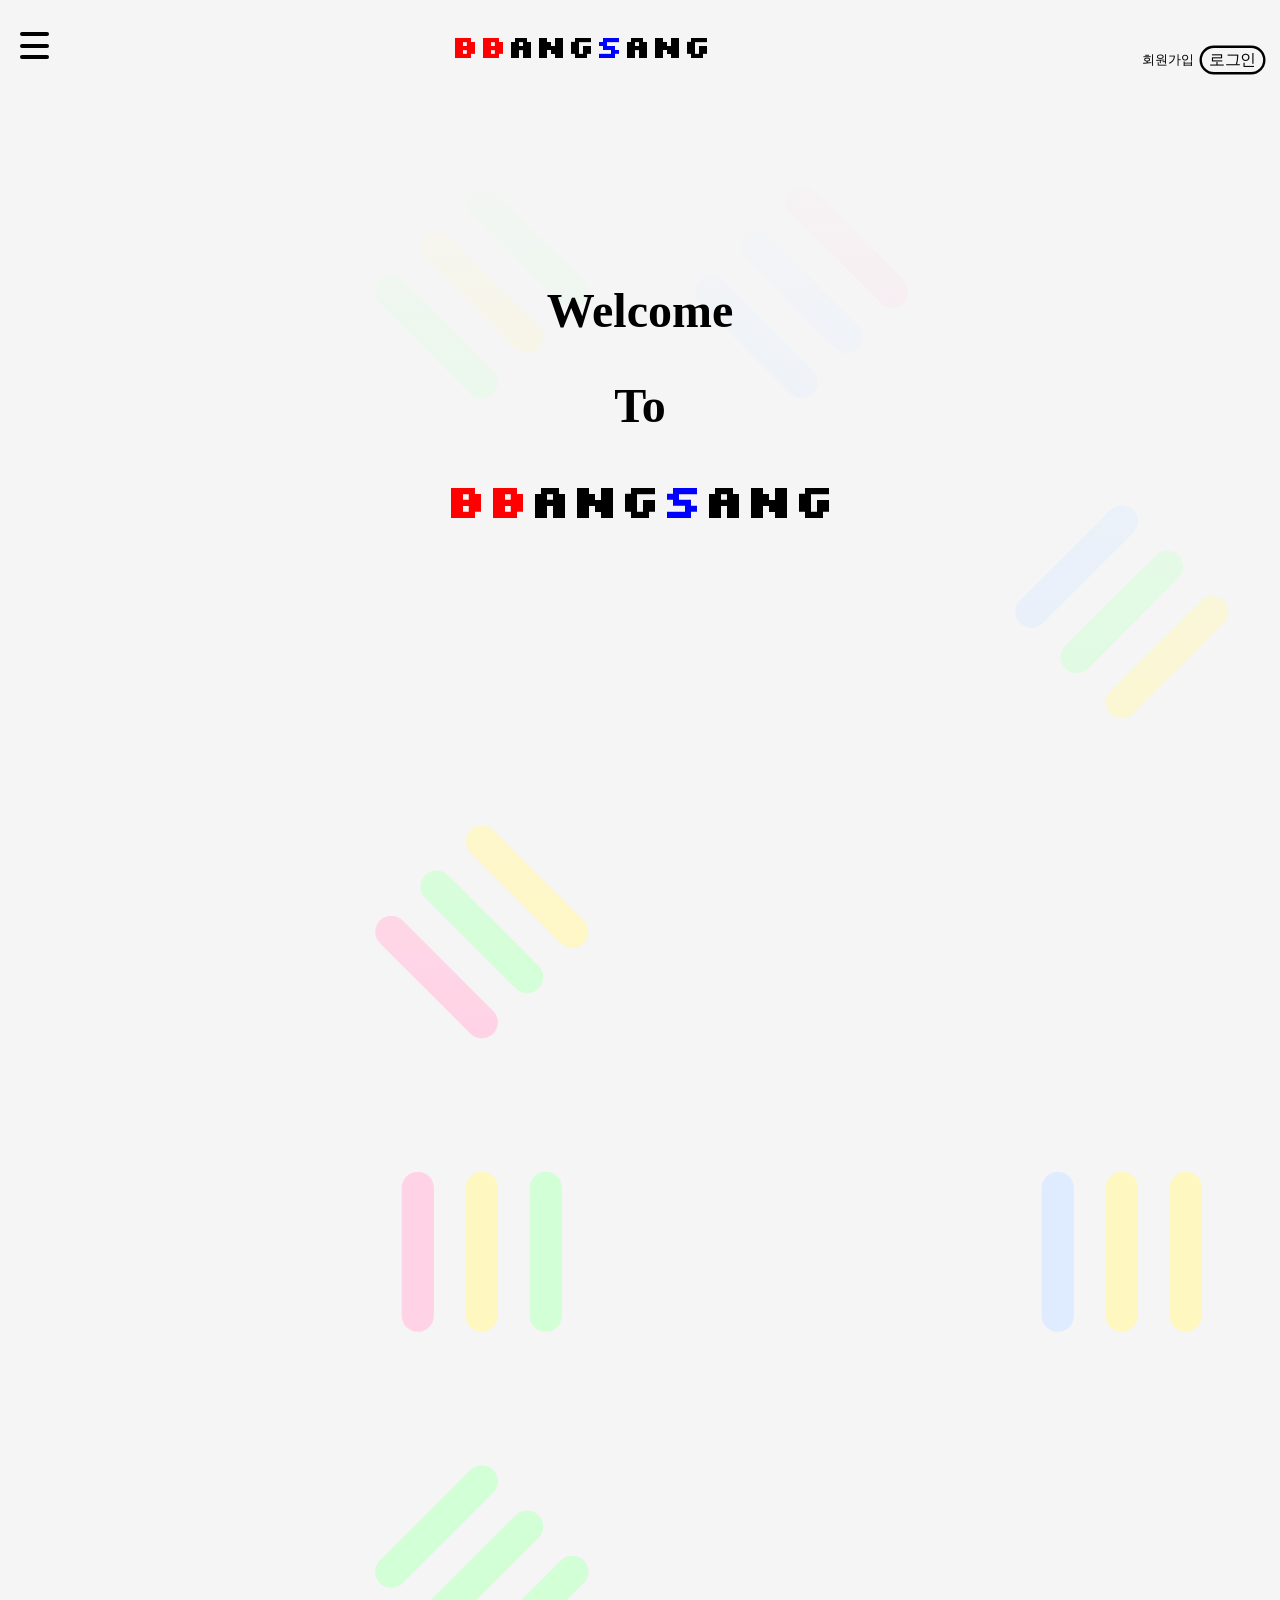
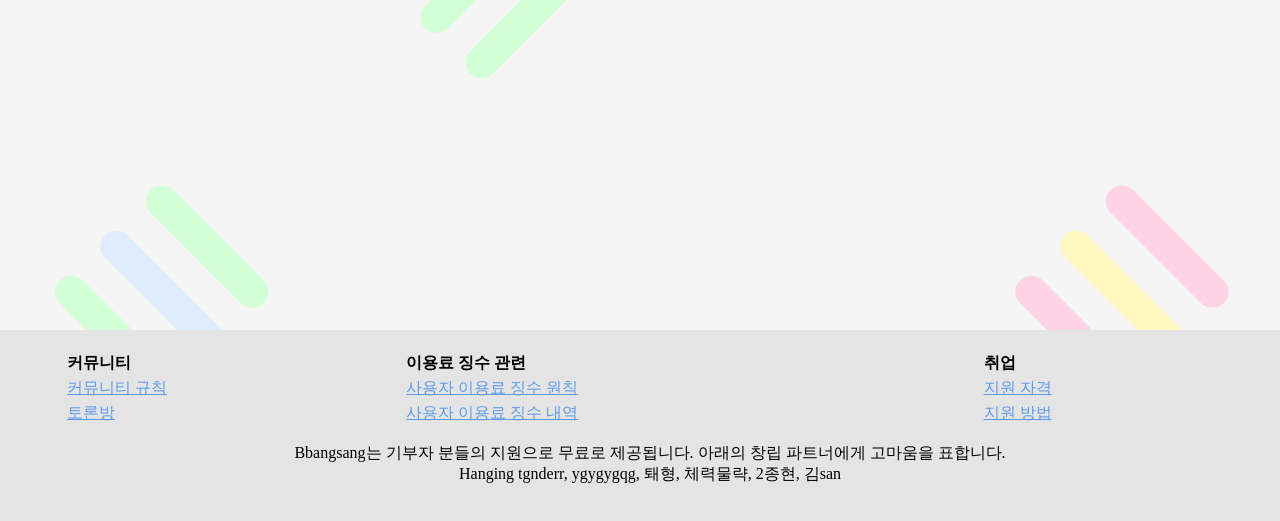
==== index.html @ 1855479c "2022/09/06 => main intro / stability intro" ====
<!DOCTYPE html>
<html lang="ko">
<head>
    <meta charset="UTF-8">
    <meta http-equiv="X-UA-Compatible" content="IE=edge">
    <meta name="viewport" content="width=device-width, initial-scale=1.0">

    <link rel="preconnect" href="https://fonts.googleapis.com">
<link rel="preconnect" href="https://fonts.gstatic.com" crossorigin>
<link href="https://fonts.googleapis.com/css2?family=Orbitron:wght@900&family=Silkscreen&display=swap" rel="stylesheet">

    <link rel="icon" href="./img/web-icon.png">

    <link href="./css/header.css" rel="stylesheet"/>
    <link href="./css/main.css" rel="stylesheet"/>
    <link href='./css/footer.css' rel='stylesheet'/>

    <link href="./css/animation.css" rel="stylesheet"/>
    <link href="./css/utility-class.css" rel="stylesheet"/>
    
    <title>Bbangsang</title>
</head>
<body>
    <header>
        <span class="menu-icon left-fade-in">
            <span class="menu-bar"></span>
            <span class="menu-bar"></span>
            <span class="menu-bar"></span>
        </span>
        
        <h1 class="top-fade-in title-txt"><custom-title/></h1>

        <div class="authentication right-fade-in">
            <input classs="signin" type="button" value="회원가입"/>
            <input class="login"type="button" value="로그인"/>
        </div>
    </header>

    <main>
        <section class="intro">
            <div>
                <h2 class="txt-welcome">Welcome</h2>
                <h2 class="txt-to">To</h2>
                <h2 class="txt-bbangsang title-txt"><custom-title/></h2>
            </div>
        </section>

        <section class="mc-server-intro left-out">
            <div>
                <h2>완벽한 24시간 서버</h2>
                <p>Bbangsang서버는 완벽한 24시간 가동을 보장합니다.</p>
                <div>
                    <h3 style="display: none;">월간 서버 가동률</h3>
                    <div id="stable-rate" style="display: none;">n%</div>

                    <h3 style="display: none;">평균 업데이트 시간</h3>
                    <div id="update-time" style="display: none;">n%</div>
                </div>
            </div>
        </section>

        <section class="discord-server-intro">

        </section>

        <section class="web-panel-intro">
        </section>

        <section class="payment-intro">

        </section>
    </main>

    <footer>
        <table>
            <th>커뮤니티</th>
            <th>이용료 징수 관련</th>
            <th>취업</th>
            <tr>
                <td><a href="https://">커뮤니티 규칙</td>
                <td><a href="https://">사용자 이용료 징수 원칙</td>
                <td><a href="https://">지원 자격</a></td>
            </tr>
            <tr>
                <td><a href="https://">토론방</td>
                <td><a href="https://">사용자 이용료 징수 내역</a></td>
                <td><a href="https://">지원 방법</td>
            </tr>
        </table>

        <p>
            Bbangsang는 기부자 분들의 지원으로 무료로 제공됩니다. 아래의 창립 파트너에게 고마움을 표합니다.<br/>
            Hanging tgnderr, ygygygqg, 퇘형, 체력물략, 2종현, 김san
        </p>
    </footer>

    <script src='./js/title-comp.js'></script>
    <script src="./js/scroll-fading-in.js"></script>
    <script src='./js/server-stable-panel.js'></script>
</body>
</html>
---- css/header.css ----
body {
    background-color: whitesmoke;
    overflow-x: hidden;

    margin: 0;
    padding: 0;
}

p {
    font-family: Consolas;
}

header {
    width: 100%;
    height: 10vh;

    display: flex;
    justify-content: space-between;
    align-items: center;
    word-wrap: wrap;
}

.menu-icon {
    margin-left: 20px;

    width: 4vh;
    height: 4vh;

    max-width: 50px;
    max-height: 50px;

    min-width: 35px;
    min-height: 35px;

    background-color: inherit;

    transition-duration: 0.3s;
}

.menu-icon:hover {
    transform: rotate(-10deg);
}

.menu-bar {
    display: block;

    background-color: black;
    border-radius: 20px;

    width: 80%;
    height: 4px;

    position: relative;
}

.menu-bar:nth-child(1) {
    top: 15%;
}

.menu-bar:nth-child(2) {
    top: 35%;
}

.menu-bar:nth-child(3) {
    top: 55%;
}

h1 {
    margin-right: 30px;
}

.authentication {
    margin-right: 20px;
    margin-top: 30px;
}

.authentication input:nth-child(1) {
    border: 1px whitesmoke solid;
    background-color: whitesmoke;
    transition-duration: 0.3s;
}

.authentication input:nth-child(1):hover {
    color: #4280d7;
    transform: scale(105%);
}

.authentication input:nth-child(2) {
    border: 2px black solid;
    border-radius: 20px;

    transform: scale(120%);

    background-color: whitesmoke;

    transition-duration: 0.8s;
}

.authentication input:nth-child(2):hover {
    color: whitesmoke;
    background-color: #4280d7;
    border: 2px #4280d7 solid;
    transform: scale(135%);
}

@media screen and (max-width: 600px) {
    .authentication {
        display: none;
    }
}
---- css/main.css ----
main {
    background-image: url("./../img/main-backkgorund-image.png");
    background-repeat: repeat-y;
    background-size: 100vw;
}

.intro div {
    width: 100%;
    height: 100vh;
    background-color: rgba(0, 0, 0, 0.3);
    background: linear-gradient(whitesmoke, 50%, transparent);

    text-align: center;
    user-select: none;

    margin: auto;
}

.intro div h2 {
    position: relative;
    top: 20%;
    transform: translateY(-50%);

    font-size: xxx-large;
}


.mc-server-intro div{
    display: block;

    background-image: linear-gradient(whitesmoke, 50%, transparent),
    url("https://mblogthumb-phinf.pstatic.net/MjAyMDAzMjJfMiAg/MDAxNTg0ODQ5MTA2MDc1.Vh13BKJEWcq8_hhdxmuuWU6ObY2siayOrtX9-w_y-7wg.qQBSrfG1ascEnDZhPssNMxCVrT7s_VpVYASS1IagodQg.PNG.louis0826/%EB%A7%88%EC%9D%B8%ED%81%AC%EB%9E%98%ED%94%84%ED%8A%B8.png?type=w800");

    background-position: center;
    background-size: cover;
    background-repeat: no-repeat;

    height: 100vh;
    width: 100%;
}

.mc-server-intro div h2 {
    display: inline-block;

    word-wrap: break-word;

    position: relative;
    left: 50%;
    transform: translateX(-50%);
}

.mc-server-intro div p {
    position: relative;
    left: 50%;
    transform: translateX(-50%);

    text-align: center;

    font-size: x-large;
}

.mc-server-intro div div {
    height: 50px;
    width: 60%;

    margin: auto;

    background-image: none;
    background-color: whitesmoke;

    border-radius: 13px;
    border: 10px #ececec solid;
}

.mc-server-intro div div h3 {
    font-weight: bold;
    font-size: x-large;

    margin-left: 30px;

    border: none; 
}

#stable-rate {
    height: 5vh;
    width: 85%;
    margin: auto;

    background-color: #45b147;

    border: none;

    text-align: center;
    vertical-align: text-bottom;
    font-weight: bold;
    font-family: 'Silkscreen', sans-serif;
    font-size: x-large;
}

#update-time {
    height: 5vh;
    width: 85%;
    margin: auto;

    background-color: greenyellow;

    border: none;

    text-align: center;
    vertical-align: text-bottom;
    font-weight: bold;
    font-family: 'Silkscreen', sans-serif;
    font-size: x-large;

@media screen and (max-width: 1300px) {
    .mc-server-intro div h2 {
        font-size: 5vh;
        font-weight: bold;
    }

    .mc-server-intro div p {
        width: 80%;
        font-weight: bold;
    }

    .mc-server-intro div div h3 {
        text-align: center;
    }
}
---- css/footer.css ----
footer {
    background-color: rgb(228, 228, 228);
    padding-top: 20px;
    padding-bottom: 20px;
}

footer p {
    display: block;
    text-align: center;
}

footer p {
    margin-left: 20px;
}

table {
    width: 90%;
    margin: auto;
}

table th {
    text-align: left;
}

a {
    color: #609beb;
}
---- css/animation.css ----
@keyframes top-fade-in-ani {
    from {
        transform: translateY(-400px);
    }
    to {
        transform: translateY(0px);
    }
}

.top-fade-in {
    animation: top-fade-in-ani 1s;
}

@keyframes left-fade-in-ani {
    from {
        transform: translateX(-400px);
    }
    to {
        transform: translateX(0px);
    }
}

.left-fade-in {
    animation: left-fade-in-ani 0.5s;
}

@keyframes right-fade-in-ani {
    from {
        transform: translateX(400px);
    }
    to {
        transform: translateX(0px);
    }
}

.right-fade-in {
    animation: right-fade-in-ani 1.5s;
}

@keyframes slow-left-fade-in-ani {
    from {
        transform: translateX(-1000px);
        opacity: 0.1;
    }
    to {
        transform: translateX(0px);
        opacity: 1.0;
    }
}

.slow-left-fade-in {
    animation: slow-left-fade-in-ani 2s;
}

@keyframes slow-right-fade-in-ani {
    from {
        transform: translateX(1000px);
        opacity: 0.1;
    }
    to {
        transform: translateX(0px);
        opacity: 1.0;
    }
}

.slow-right-fade-in {
    animation: slow-right-fade-in-ani 2s;
}

@keyframes default-fade-in-ani {
    from {
        opacity: 0;
    }

    to {
        opacity: 1;
    }
}

.default-fade-in {
    animation: default-fade-in-ani 0.7s;
}
/*================Title h2 animation ===============*/
.txt-welcome {
    animation: slow-right-fade-in-ani 0.7s ease-out;
}

.txt-to {
    animation: slow-left-fade-in-ani 1.4s ease-out;
}

@keyframes txt-bbangsang-ani {
    from {
        transform: translateY(300px);
        opacity: 0;
    }
    to {
        transform: translateY(0px);
        opacity: 1.0;
    }
}
.txt-bbangsang {
    animation: txt-bbangsang-ani 2.1s ease-out;
}
/*==================================================*/

/*==================server stable chart animation=====================*/
@keyframes server-stable-chart-ani {
    from {
        height: 10px;
    }

    to {
        height: calc(30vh + 60px);
    }
}

.server-stable-chart {
    animation: server-stable-chart-ani 0.5s ease-out forwards;
}

@keyframes panel-element-ani {
    from {
        display: block;
        opacity: 0;
    }
    to {
        opacity: 1;
    }
}

.panel-element {
    animation: panel-element-ani 0.5s ease-out forwards
}

/*===========================================================*
---- css/utility-class.css ----
.blur {
    filter: blur(5px);
}

.left-out {
    transform: translateX(-1800px);
}

.invisible {
    display: none;
}

.visible {
    display: block;
}

@import url('https://fonts.googleapis.com/css2?family=Orbitron:wght@900&family=Silkscreen&display=swap');
.title-txt {
    font-family: 'Silkscreen', sans-serif;
}

.red {
    color: red;
}

.blue {
    color: blue;
}
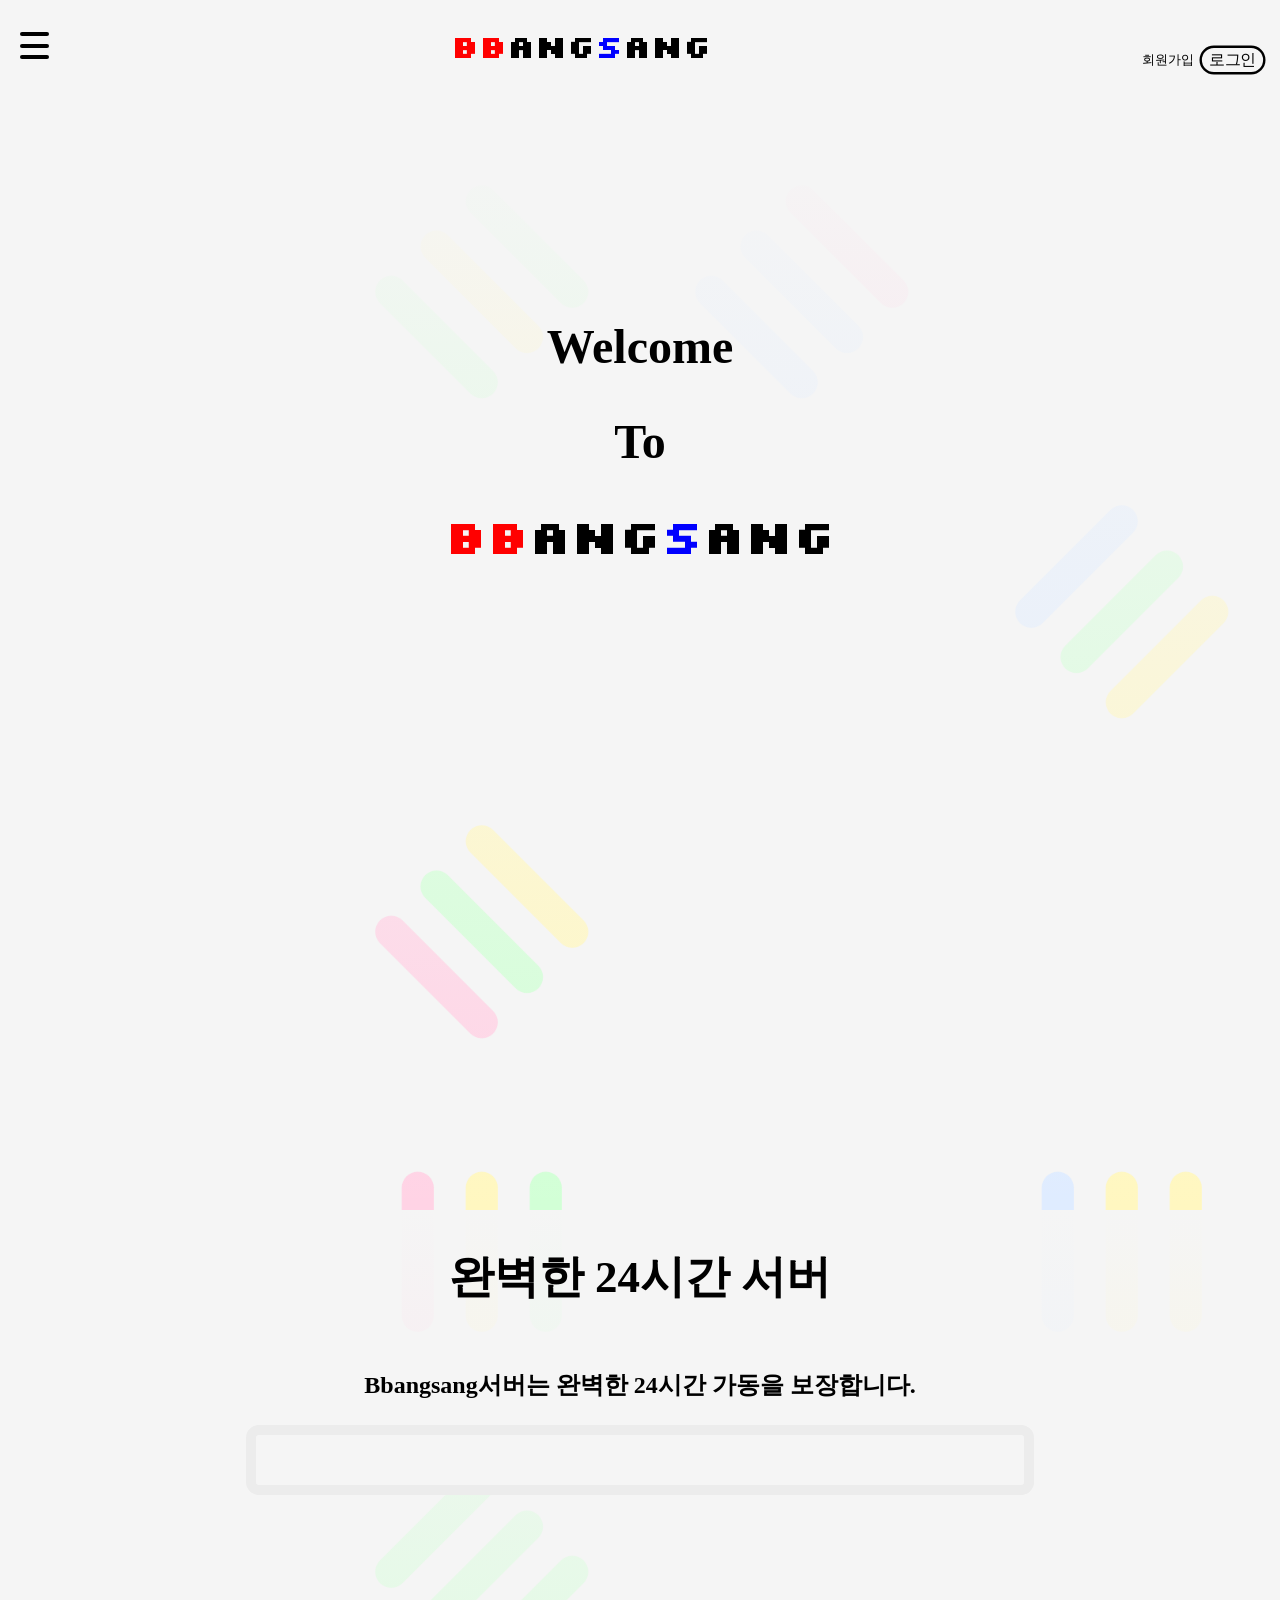
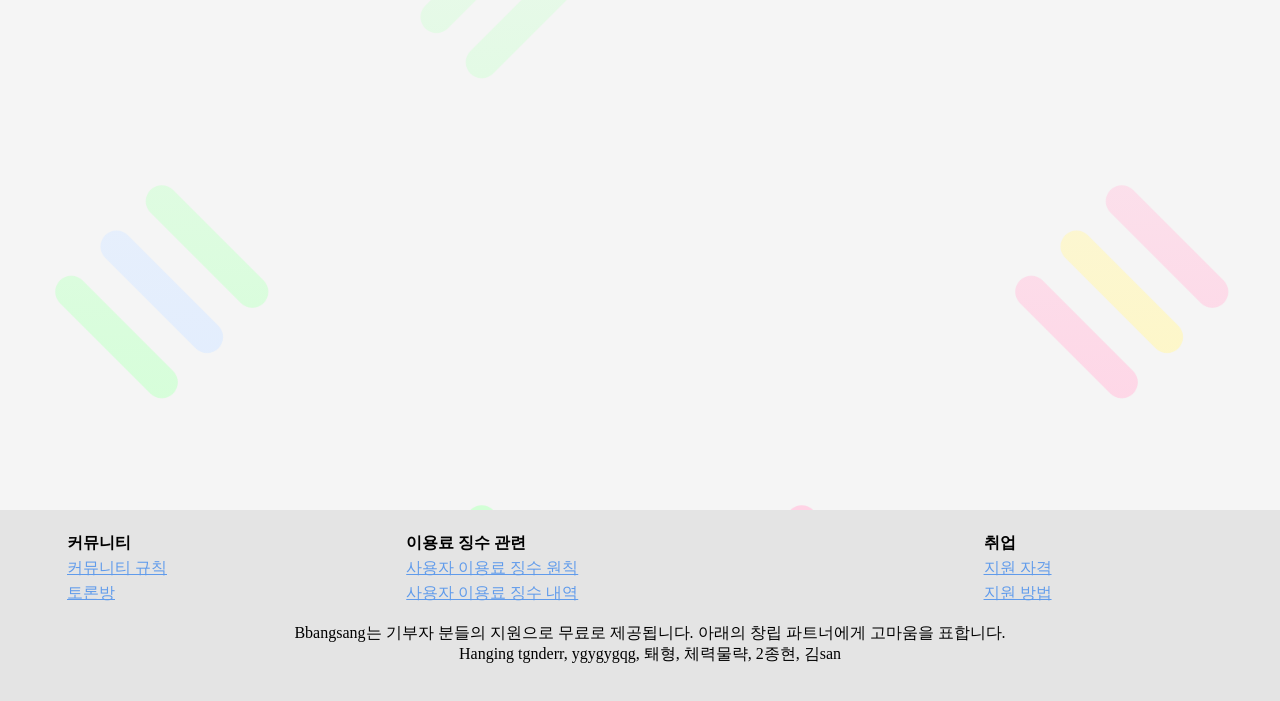
==== commit e78494d2: "2022/09/08 feature implemented" ====
--- a/index.html
+++ b/index.html
@@ -45,7 +45,7 @@
             </div>
         </section>
 
-        <section class="mc-server-intro left-out">
+        <section class="mc-server-intro">
             <div>
                 <h2>완벽한 24시간 서버</h2>
                 <p>Bbangsang서버는 완벽한 24시간 가동을 보장합니다.</p>
@@ -95,7 +95,8 @@
     </footer>
 
     <script src='./js/title-comp.js'></script>
-    <script src="./js/scroll-fading-in.js"></script>
     <script src='./js/server-stable-panel.js'></script>
+
+    <script type="module" src="./js/scroll-render/scroll-observer.js"></script>
 </body>
 </html>
--- a/css/main.css
+++ b/css/main.css
@@ -6,7 +6,7 @@
 
 .intro div {
     width: 100%;
-    height: 100vh;
+    height: 120vh;
     background-color: rgba(0, 0, 0, 0.3);
     background: linear-gradient(whitesmoke, 50%, transparent);
 
@@ -111,6 +111,7 @@
     font-weight: bold;
     font-family: 'Silkscreen', sans-serif;
     font-size: x-large;
+}
 
 @media screen and (max-width: 1300px) {
     .mc-server-intro div h2 {
@@ -126,4 +127,4 @@
     .mc-server-intro div div h3 {
         text-align: center;
     }
-}
+}
--- a/css/animation.css
+++ b/css/animation.css
@@ -78,7 +78,7 @@
 }
 
 .default-fade-in {
-    animation: default-fade-in-ani 0.7s;
+    animation: default-fade-in-ani 0.7s forwards;
 }
 /*================Title h2 animation ===============*/
 .txt-welcome {
@@ -130,7 +130,7 @@
 }
 
 .panel-element {
-    animation: panel-element-ani 0.5s ease-out forwards
+    animation: panel-element-ani 0.5s ease-out forwards;
 }
 
 /*===========================================================*
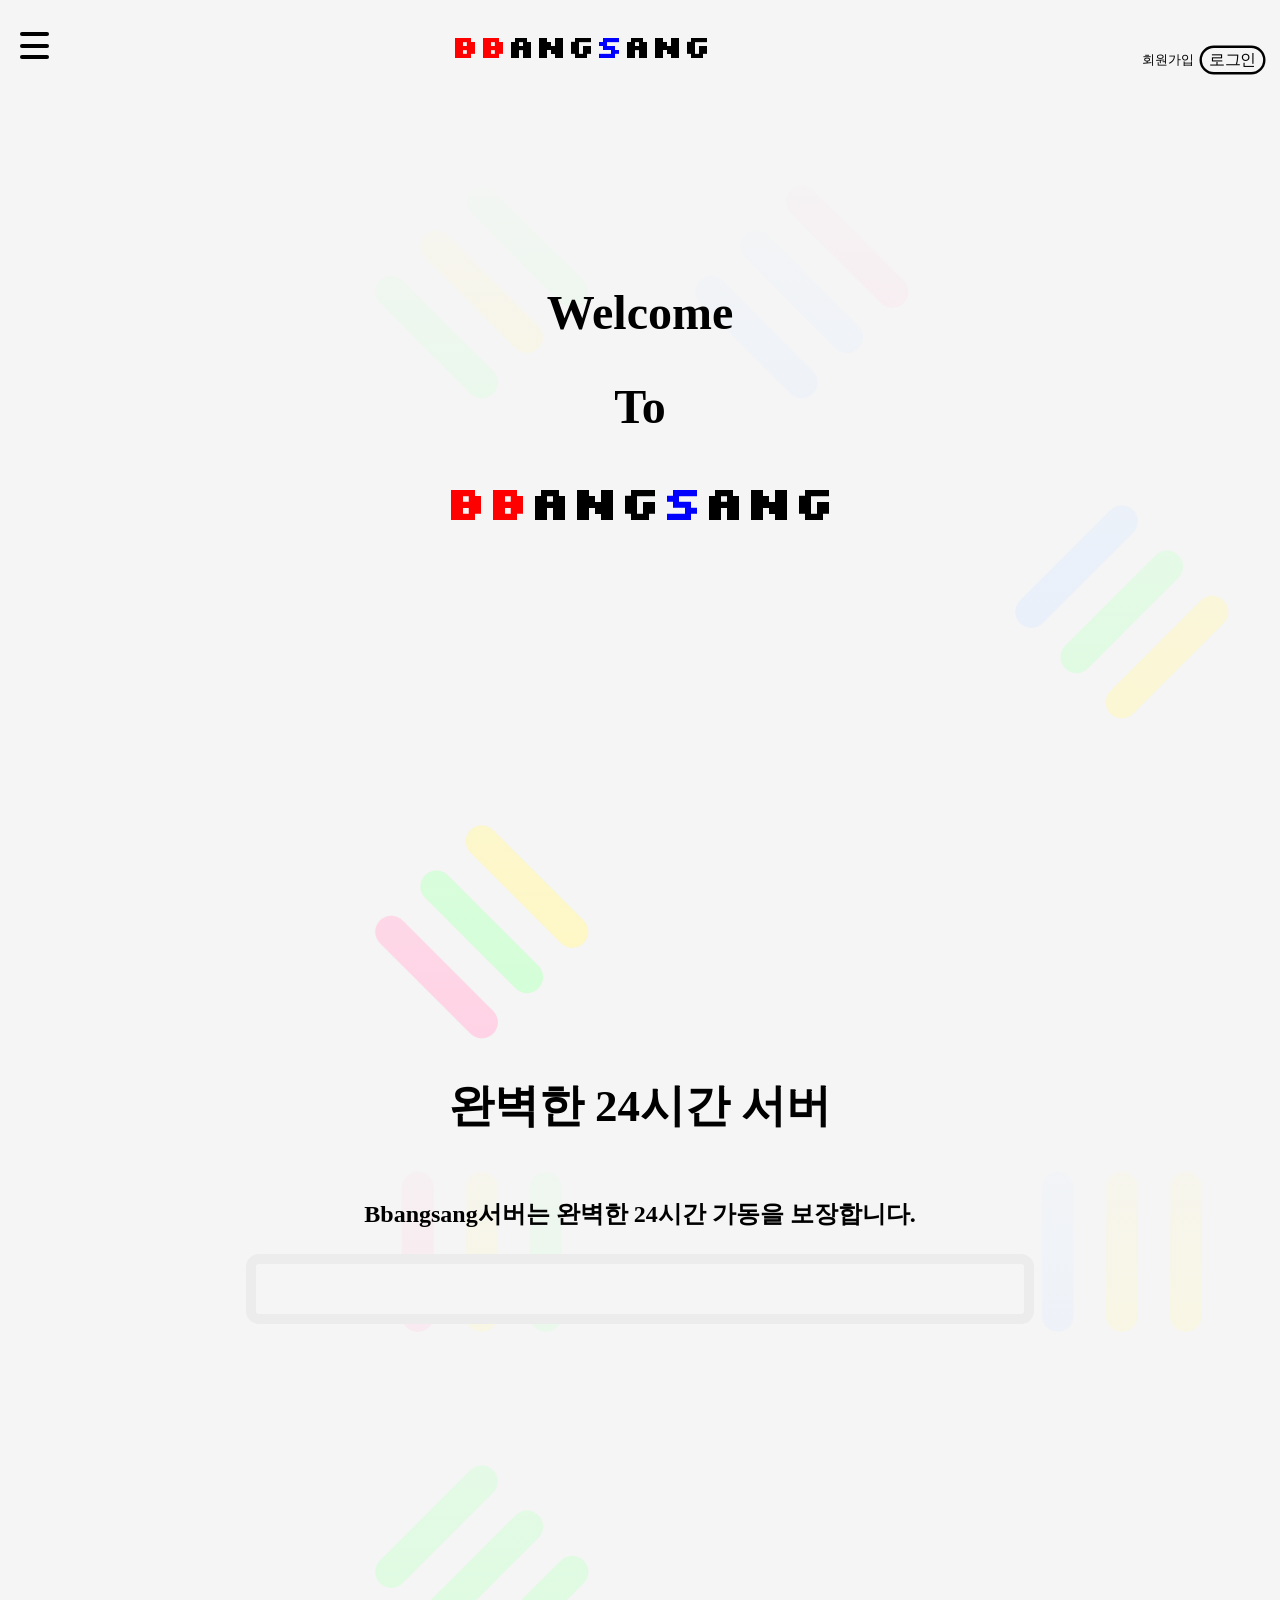
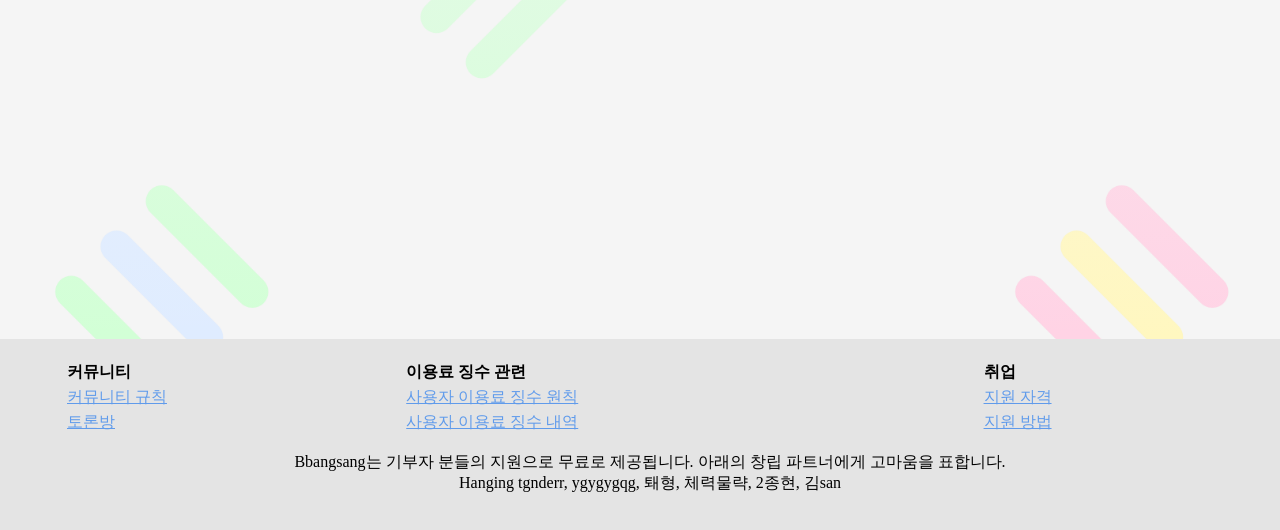
==== commit 46309bb7: "2022/09/08" ====
--- a/index.html
+++ b/index.html
@@ -15,7 +15,8 @@
     <link href="./css/main.css" rel="stylesheet"/>
     <link href='./css/footer.css' rel='stylesheet'/>
 
-    <link href="./css/animation.css" rel="stylesheet"/>
+    <link href='./css/normal_animations.css' rel='stylesheet'/>
+    <link href="./css/specific_animation.css" rel="stylesheet"/>
     <link href="./css/utility-class.css" rel="stylesheet"/>
     
     <title>Bbangsang</title>
@@ -97,6 +98,6 @@
     <script src='./js/title-comp.js'></script>
     <script src='./js/server-stable-panel.js'></script>
 
-    <script type="module" src="./js/scroll-render/scroll-observer.js"></script>
+    <script src="./js/scroll-observer.js"></script>
 </body>
 </html>
--- a/css/main.css
+++ b/css/main.css
@@ -6,7 +6,7 @@
 
 .intro div {
     width: 100%;
-    height: 120vh;
+    height: 101vh;
     background-color: rgba(0, 0, 0, 0.3);
     background: linear-gradient(whitesmoke, 50%, transparent);
 
--- a/css/normal_animations.css
+++ b/css/normal_animations.css
@@ -0,0 +1,13 @@
+@keyframes default-fade-in-ani {
+    from {
+        opacity: 0;
+    }
+
+    to {
+        opacity: 1;
+    }
+}
+
+.default-fade-in {
+    animation: default-fade-in-ani 0.7s forwards;
+}
--- a/css/specific_animation.css
+++ b/css/specific_animation.css
@@ -0,0 +1,122 @@
+@keyframes top-fade-in-ani {
+    from {
+        transform: translateY(-400px);
+    }
+    to {
+        transform: translateY(0px);
+    }
+}
+
+.top-fade-in {
+    animation: top-fade-in-ani 0.3s;
+}
+
+@keyframes left-fade-in-ani {
+    from {
+        transform: translateX(-400px);
+    }
+    to {
+        transform: translateX(0px);
+    }
+}
+
+.left-fade-in {
+    animation: left-fade-in-ani 0.2s;
+}
+
+@keyframes right-fade-in-ani {
+    from {
+        transform: translateX(400px);
+    }
+    to {
+        transform: translateX(0px);
+    }
+}
+
+.right-fade-in {
+    animation: right-fade-in-ani 0.4s;
+}
+
+@keyframes slow-left-fade-in-ani {
+    from {
+        transform: translateX(-1000px);
+        opacity: 0.1;
+    }
+    to {
+        transform: translateX(0px);
+        opacity: 1.0;
+    }
+}
+
+.slow-left-fade-in {
+    animation: slow-left-fade-in-ani 0.5s;
+}
+
+@keyframes slow-right-fade-in-ani {
+    from {
+        transform: translateX(1000px);
+        opacity: 0.1;
+    }
+    to {
+        transform: translateX(0px);
+        opacity: 1.0;
+    }
+}
+
+.slow-right-fade-in {
+    animation: slow-right-fade-in-ani 0.5s;
+}
+
+/*================Title h2 animation ===============*/
+.txt-welcome {
+    animation: slow-right-fade-in-ani 0.5s ease-out;
+}
+
+.txt-to {
+    animation: slow-left-fade-in-ani 0.5s ease-out;
+}
+
+@keyframes txt-bbangsang-ani {
+    from {
+        transform: translateY(300px);
+        opacity: 0;
+    }
+    to {
+        transform: translateY(0px);
+        opacity: 1.0;
+    }
+}
+.txt-bbangsang {
+    animation: txt-bbangsang-ani 0.5s ease-out;
+}
+/*==================================================*/
+
+/*==================server stable chart animation=====================*/
+@keyframes server-stable-chart-ani {
+    from {
+        height: 10px;
+    }
+
+    to {
+        height: calc(30vh + 60px);
+    }
+}
+
+.server-stable-chart {
+    animation: server-stable-chart-ani 0.5s ease-out forwards;
+}
+
+@keyframes panel-element-ani {
+    from {
+        display: block;
+        opacity: 0;
+    }
+    to {
+        opacity: 1;
+    }
+}
+
+.panel-element {
+    animation: panel-element-ani 0.5s ease-out forwards;
+}
+/*===========================================================*
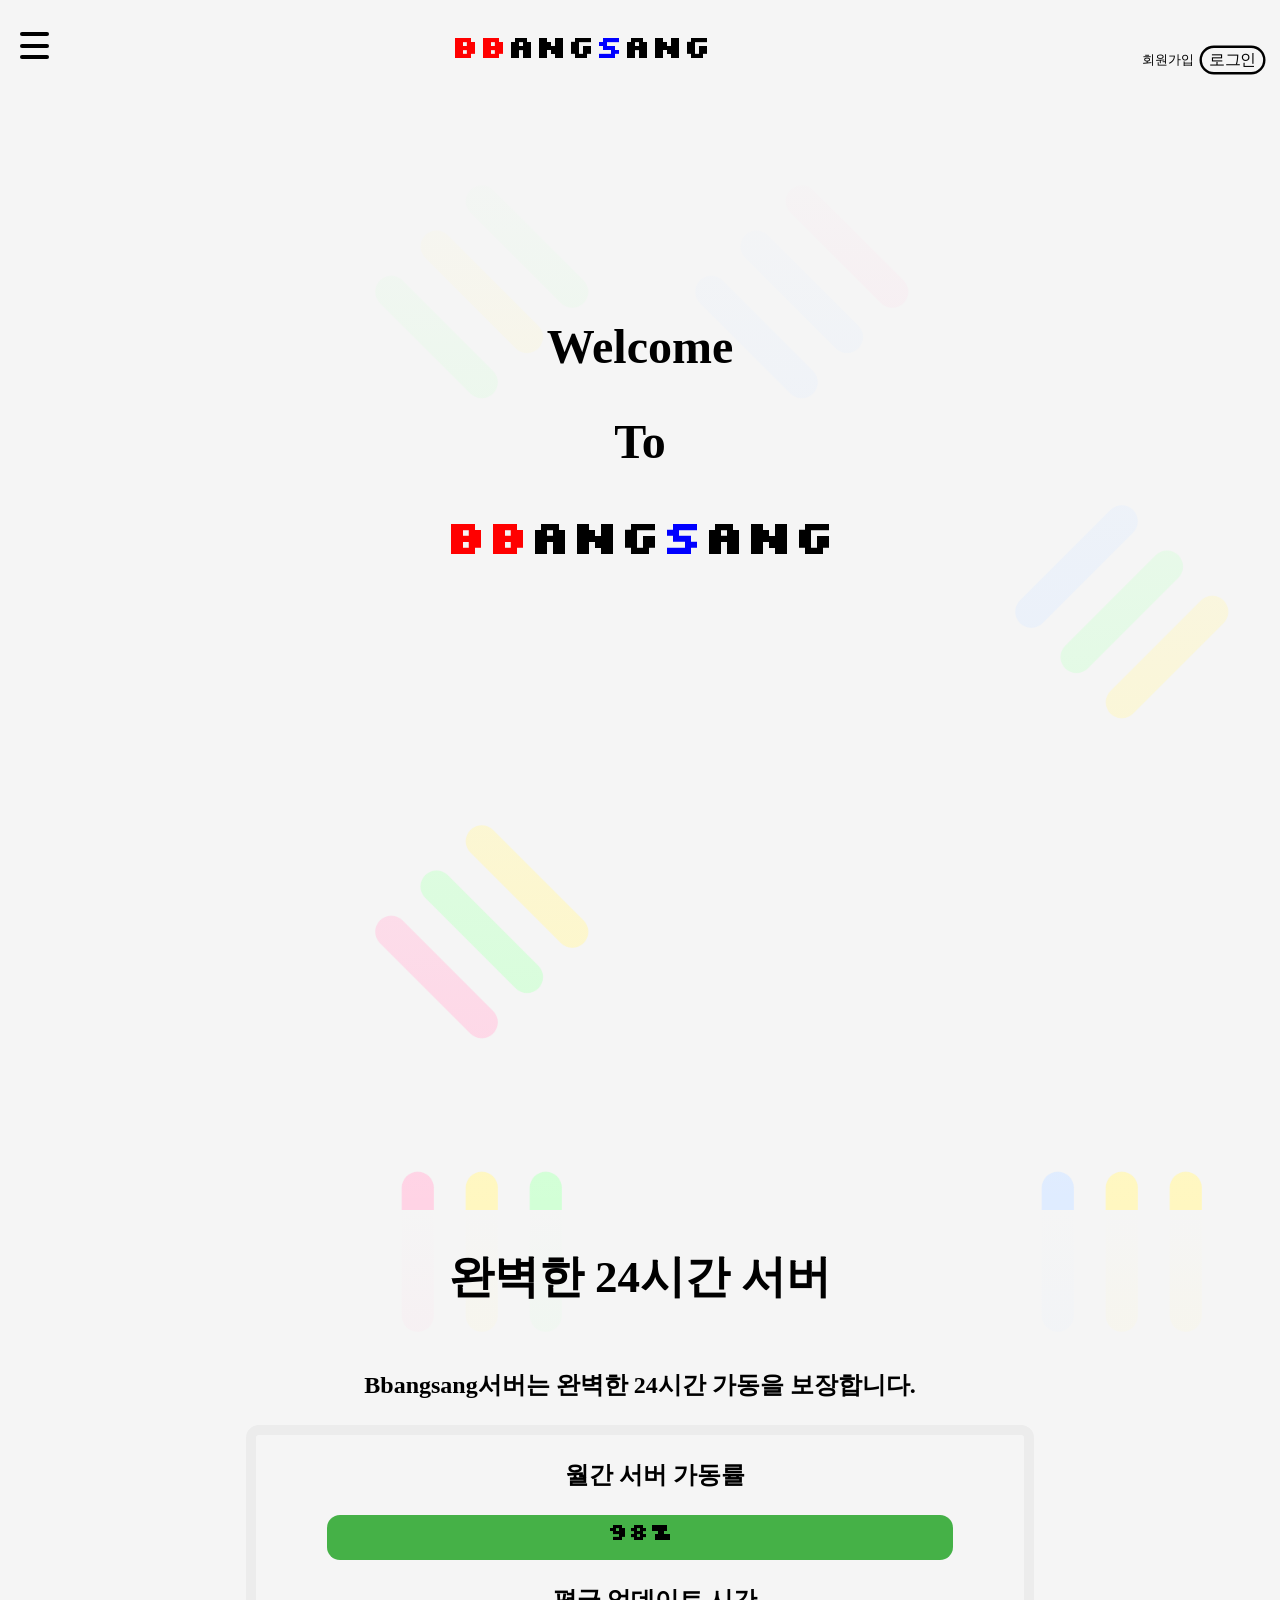
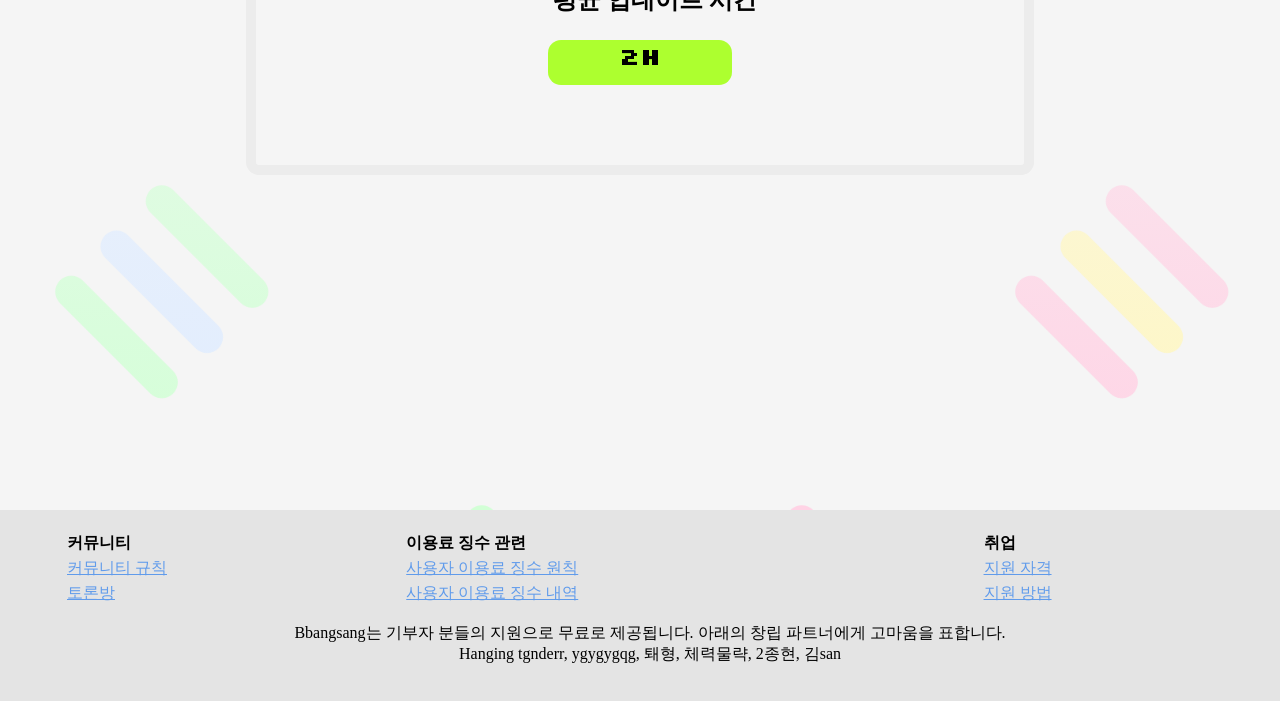
==== commit d6b520c0: "2022/09/08 hotfix" ====
--- a/index.html
+++ b/index.html
@@ -98,6 +98,6 @@
     <script src='./js/title-comp.js'></script>
     <script src='./js/server-stable-panel.js'></script>
 
-    <script src="./js/scroll-observer.js"></script>
+    <script type="module" src="./js/scroll-observer.js"></script>
 </body>
 </html>
--- a/css/main.css
+++ b/css/main.css
@@ -6,7 +6,7 @@
 
 .intro div {
     width: 100%;
-    height: 101vh;
+    height: 120vh;
     background-color: rgba(0, 0, 0, 0.3);
     background: linear-gradient(whitesmoke, 50%, transparent);
 
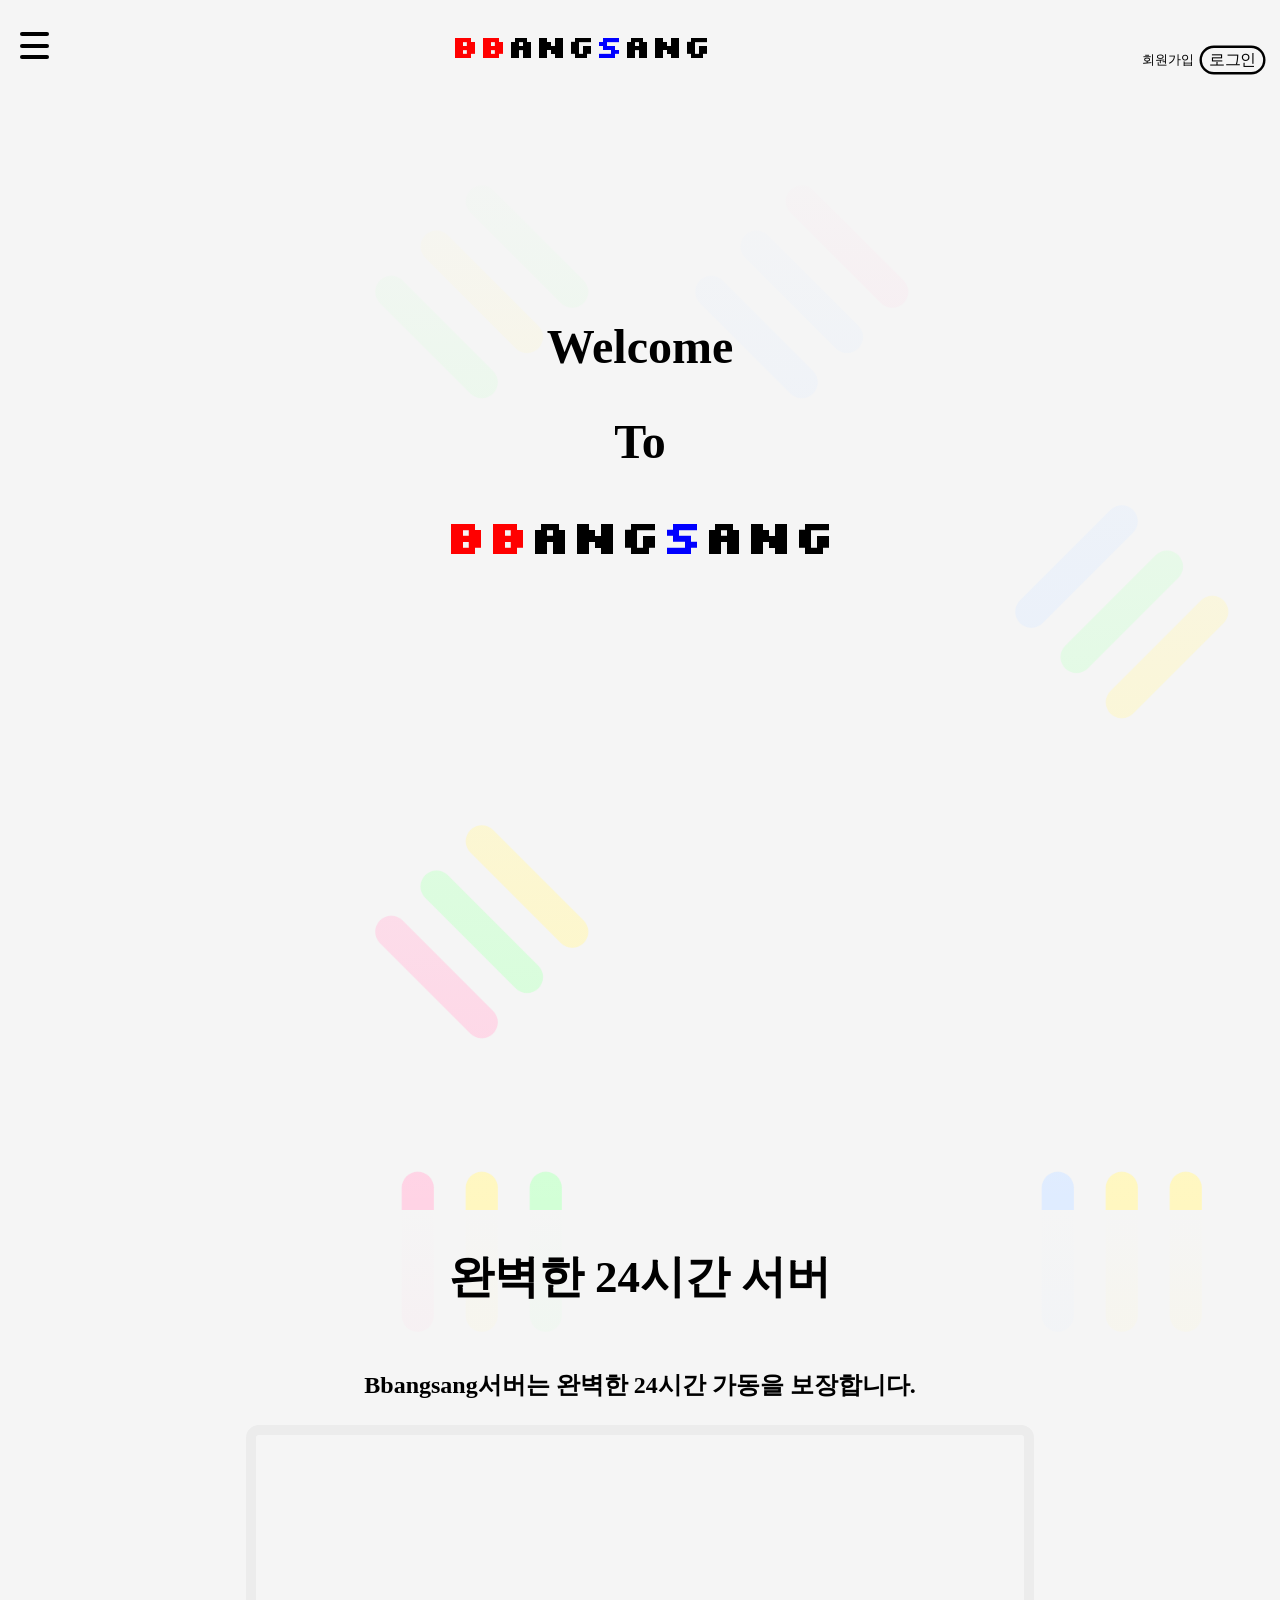
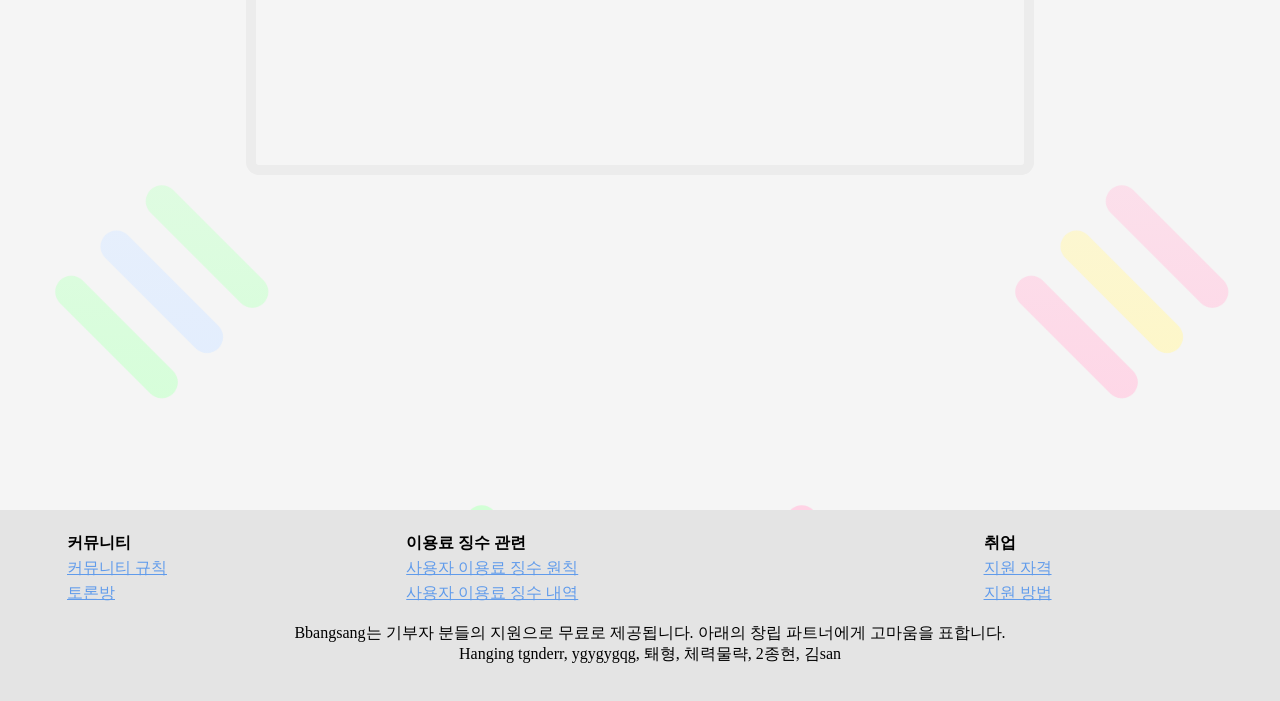
==== commit 41199377: "FIX : Remove bug at animation and lazy-loading =====Body===== 0. Intersection Observer detected .mc-" ====
--- a/index.html
+++ b/index.html
@@ -29,7 +29,7 @@
             <span class="menu-bar"></span>
         </span>
         
-        <h1 class="top-fade-in title-txt"><custom-title/></h1>
+        <h1 class="top-fade-in"><custom-title/></h1>
 
         <div class="authentication right-fade-in">
             <input classs="signin" type="button" value="회원가입"/>
@@ -40,9 +40,9 @@
     <main>
         <section class="intro">
             <div>
-                <h2 class="txt-welcome">Welcome</h2>
-                <h2 class="txt-to">To</h2>
-                <h2 class="txt-bbangsang title-txt"><custom-title/></h2>
+                <h2 >Welcome</h2>
+                <h2 >To</h2>
+                <h2 class="txt-bbangsang"><!--This text is build by txt-bbangsang-intro.js--></h2>
             </div>
         </section>
 
@@ -95,9 +95,11 @@
         </p>
     </footer>
 
-    <script src='./js/title-comp.js'></script>
-    <script src='./js/server-stable-panel.js'></script>
+    <script src='./js/utility/title-comp.js'></script>
 
-    <script type="module" src="./js/scroll-observer.js"></script>
+    <script src='./js/utility/txt-bbangsnag-intro.js'></script>
+    <script src='./js/utility/server-stable-panel.js'></script>
+
+    <script type="module" src="./js/scroll-render/scroll-observer.js"></script>
 </body>
 </html>
--- a/css/specific_animation.css
+++ b/css/specific_animation.css
@@ -37,20 +37,6 @@
     animation: right-fade-in-ani 0.4s;
 }
 
-@keyframes slow-left-fade-in-ani {
-    from {
-        transform: translateX(-1000px);
-        opacity: 0.1;
-    }
-    to {
-        transform: translateX(0px);
-        opacity: 1.0;
-    }
-}
-
-.slow-left-fade-in {
-    animation: slow-left-fade-in-ani 0.5s;
-}
 
 @keyframes slow-right-fade-in-ani {
     from {
@@ -66,30 +52,6 @@
 .slow-right-fade-in {
     animation: slow-right-fade-in-ani 0.5s;
 }
-
-/*================Title h2 animation ===============*/
-.txt-welcome {
-    animation: slow-right-fade-in-ani 0.5s ease-out;
-}
-
-.txt-to {
-    animation: slow-left-fade-in-ani 0.5s ease-out;
-}
-
-@keyframes txt-bbangsang-ani {
-    from {
-        transform: translateY(300px);
-        opacity: 0;
-    }
-    to {
-        transform: translateY(0px);
-        opacity: 1.0;
-    }
-}
-.txt-bbangsang {
-    animation: txt-bbangsang-ani 0.5s ease-out;
-}
-/*==================================================*/
 
 /*==================server stable chart animation=====================*/
 @keyframes server-stable-chart-ani {
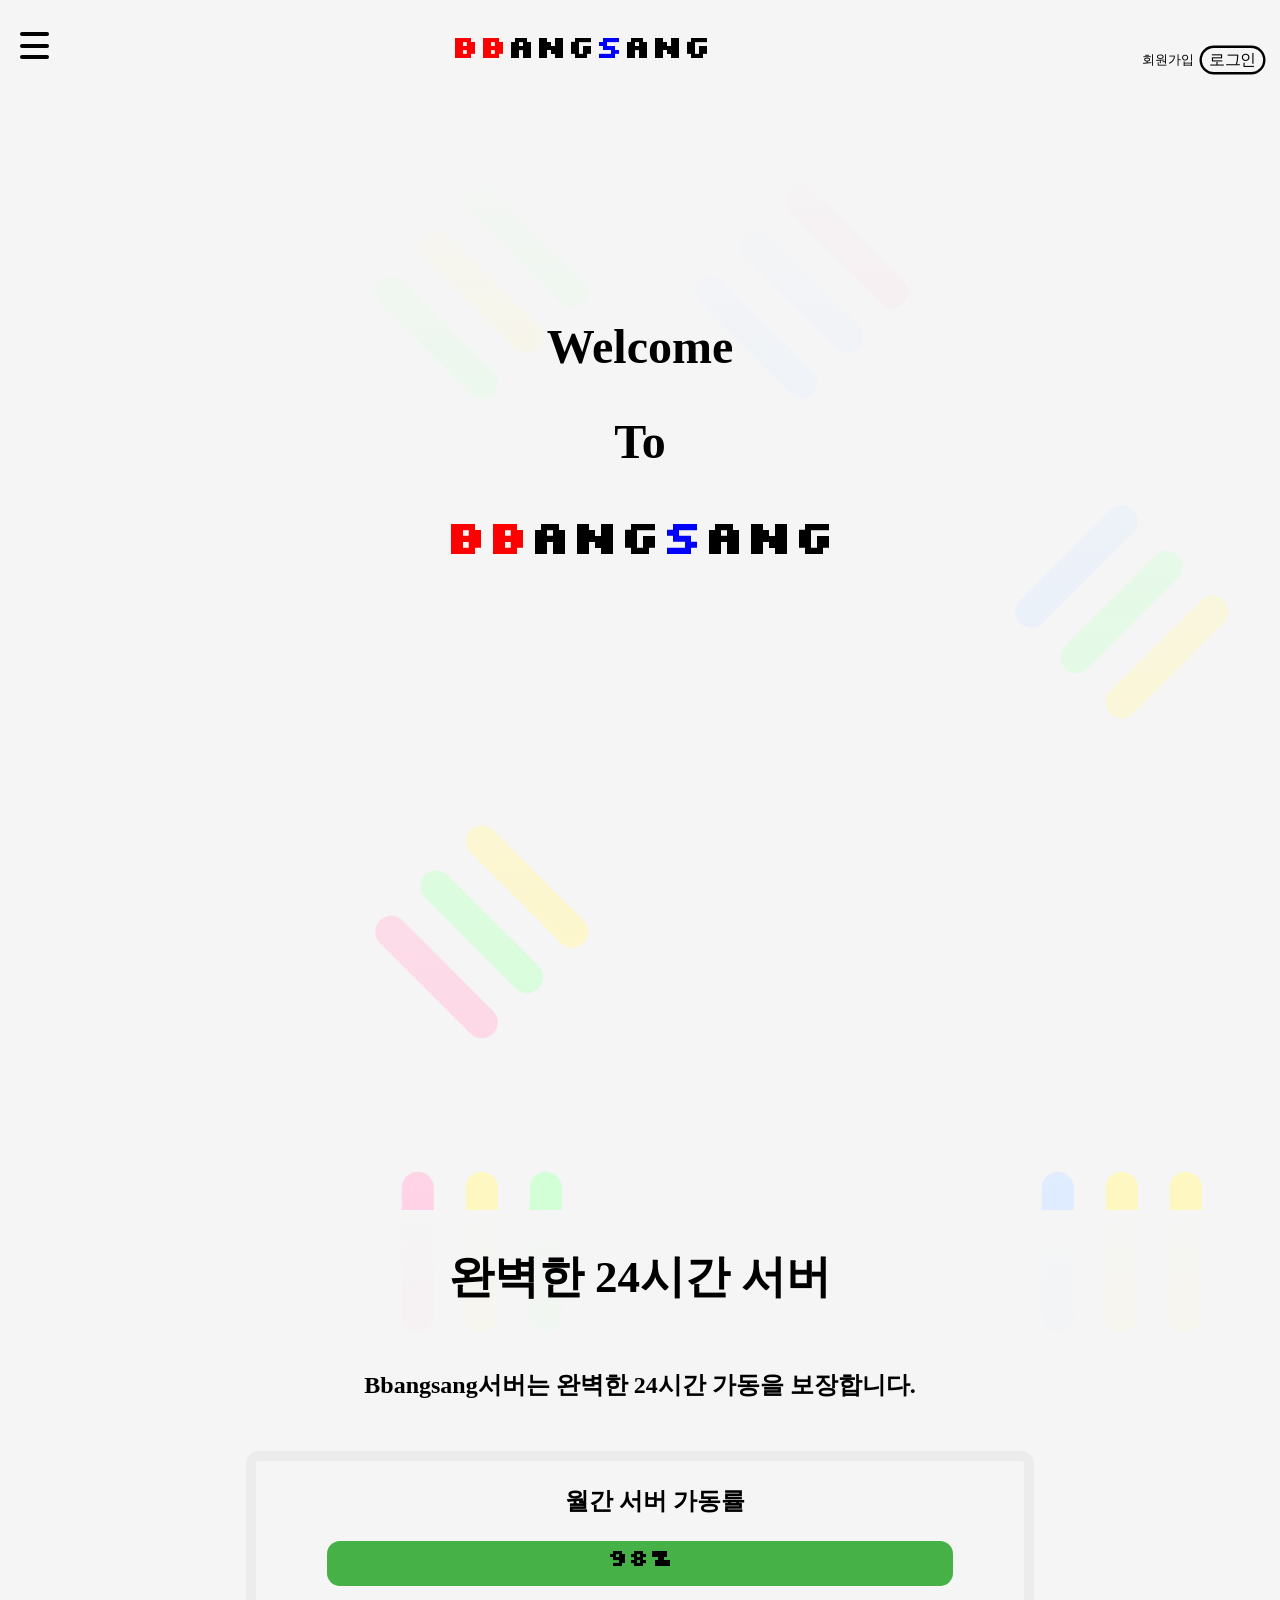
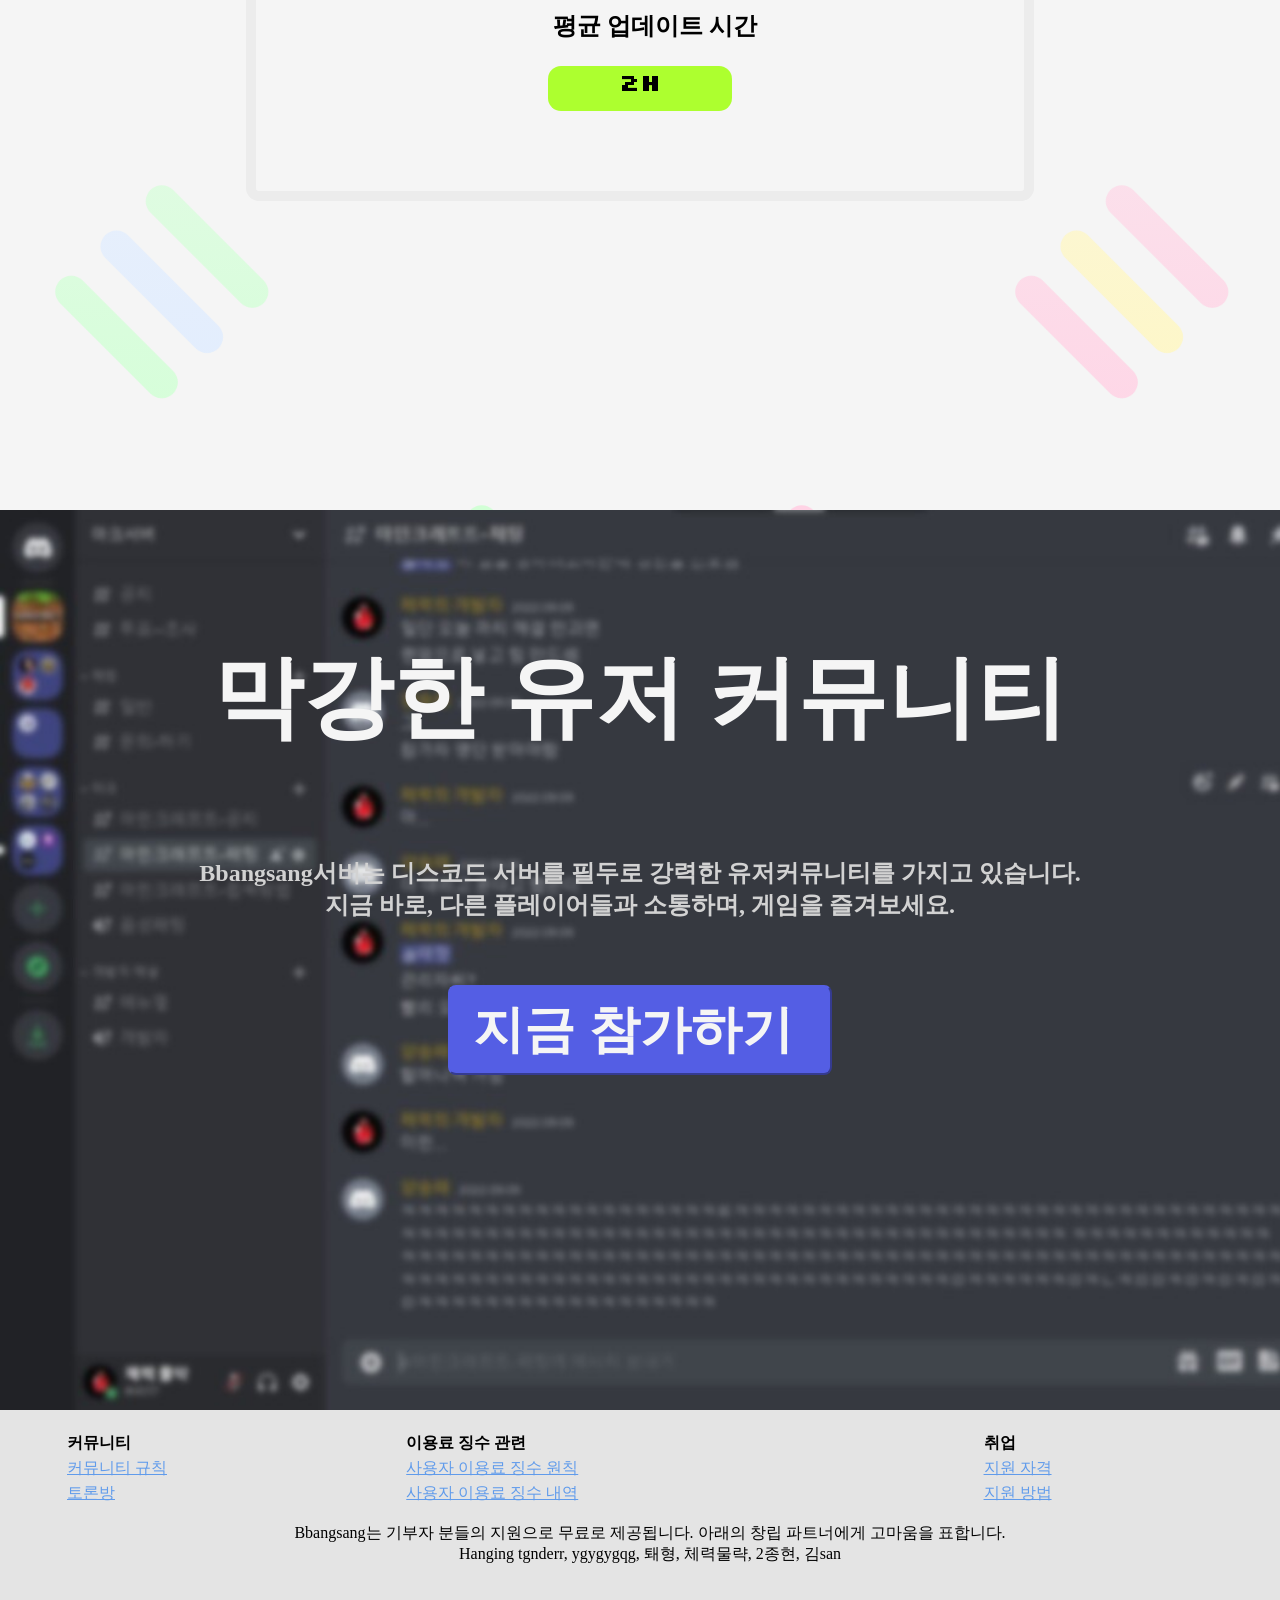
==== commit c18ebd7e: "FEAT : Add discord server intro in page =====Body=====  =====Solved Problem=====  =====Also see=====" ====
--- a/index.html
+++ b/index.html
@@ -1,26 +1,29 @@
 <!DOCTYPE html>
 <html lang="ko">
+
 <head>
     <meta charset="UTF-8">
     <meta http-equiv="X-UA-Compatible" content="IE=edge">
     <meta name="viewport" content="width=device-width, initial-scale=1.0">
 
     <link rel="preconnect" href="https://fonts.googleapis.com">
-<link rel="preconnect" href="https://fonts.gstatic.com" crossorigin>
-<link href="https://fonts.googleapis.com/css2?family=Orbitron:wght@900&family=Silkscreen&display=swap" rel="stylesheet">
+    <link rel="preconnect" href="https://fonts.gstatic.com" crossorigin>
+    <link href="https://fonts.googleapis.com/css2?family=Orbitron:wght@900&family=Silkscreen&display=swap"
+        rel="stylesheet">
 
     <link rel="icon" href="./img/web-icon.png">
 
-    <link href="./css/header.css" rel="stylesheet"/>
-    <link href="./css/main.css" rel="stylesheet"/>
-    <link href='./css/footer.css' rel='stylesheet'/>
+    <link href="./css/header.css" rel="stylesheet" />
+    <link href="./css/main.css" rel="stylesheet" />
+    <link href='./css/footer.css' rel='stylesheet' />
 
-    <link href='./css/normal_animations.css' rel='stylesheet'/>
-    <link href="./css/specific_animation.css" rel="stylesheet"/>
-    <link href="./css/utility-class.css" rel="stylesheet"/>
-    
+    <link href='./css/normal_animations.css' rel='stylesheet' />
+    <link href="./css/specific_animation.css" rel="stylesheet" />
+    <link href="./css/utility-class.css" rel="stylesheet" />
+
     <title>Bbangsang</title>
 </head>
+
 <body>
     <header>
         <span class="menu-icon left-fade-in">
@@ -28,21 +31,25 @@
             <span class="menu-bar"></span>
             <span class="menu-bar"></span>
         </span>
-        
-        <h1 class="top-fade-in"><custom-title/></h1>
+
+        <h1 class="top-fade-in">
+            <custom-title />
+        </h1>
 
         <div class="authentication right-fade-in">
-            <input classs="signin" type="button" value="회원가입"/>
-            <input class="login"type="button" value="로그인"/>
+            <input classs="signin" type="button" value="회원가입" />
+            <input class="login" type="button" value="로그인" />
         </div>
     </header>
 
     <main>
         <section class="intro">
             <div>
-                <h2 >Welcome</h2>
-                <h2 >To</h2>
-                <h2 class="txt-bbangsang"><!--This text is build by txt-bbangsang-intro.js--></h2>
+                <h2>Welcome</h2>
+                <h2>To</h2>
+                <h2 class="txt-bbangsang">
+                    <!--This text is build by txt-bbangsang-intro.js-->
+                </h2>
             </div>
         </section>
 
@@ -52,19 +59,24 @@
                 <p>Bbangsang서버는 완벽한 24시간 가동을 보장합니다.</p>
                 <div>
                     <h3 style="display: none;">월간 서버 가동률</h3>
-                    <div id="stable-rate" style="display: none;">n%</div>
+                    <div id="stable-rate" style="display: none;" class="margin-top">n%</div>
 
                     <h3 style="display: none;">평균 업데이트 시간</h3>
                     <div id="update-time" style="display: none;">n%</div>
                 </div>
             </div>
         </section>
-
         <section class="discord-server-intro">
-
+            <div>
+                <h2>막강한 유저 커뮤니티</h2>
+                <p>Bbangsang서버는 디스코드 서버를 필두로 강력한 유저커뮤니티를 가지고 있습니다.<br />
+                    지금 바로, 다른 플레이어들과 소통하며, 게임을 즐겨보세요.
+                </p>
+                <input type="button" value="지금 참가하기 " onclick="GotoDiscord()" />
+            </div>
         </section>
 
-        <section class="web-panel-intro">
+        <section class="">
         </section>
 
         <section class="payment-intro">
@@ -90,16 +102,20 @@
         </table>
 
         <p>
-            Bbangsang는 기부자 분들의 지원으로 무료로 제공됩니다. 아래의 창립 파트너에게 고마움을 표합니다.<br/>
+            Bbangsang는 기부자 분들의 지원으로 무료로 제공됩니다. 아래의 창립 파트너에게 고마움을 표합니다.<br />
             Hanging tgnderr, ygygygqg, 퇘형, 체력물략, 2종현, 김san
         </p>
     </footer>
 
     <script src='./js/utility/title-comp.js'></script>
-
     <script src='./js/utility/txt-bbangsnag-intro.js'></script>
     <script src='./js/utility/server-stable-panel.js'></script>
 
+    <script src='./js/utility/discord-onclick.js'></script>
+
     <script type="module" src="./js/scroll-render/scroll-observer.js"></script>
+
+
 </body>
+
 </html>
--- a/css/main.css
+++ b/css/main.css
@@ -47,16 +47,22 @@
     position: relative;
     left: 50%;
     transform: translateX(-50%);
+    
+    font-size: 5vh;
+    font-weight: bold;
 }
 
 .mc-server-intro div p {
     position: relative;
     left: 50%;
     transform: translateX(-50%);
+    
+    text-align: center;
+    
+    font-size: x-large;
 
-    text-align: center;
-
-    font-size: x-large;
+    width: 80%;
+    font-weight: bold;
 }
 
 .mc-server-intro div div {
@@ -64,6 +70,7 @@
     width: 60%;
 
     margin: auto;
+    margin-top: 50px;
 
     background-image: none;
     background-color: whitesmoke;
@@ -79,6 +86,7 @@
     margin-left: 30px;
 
     border: none; 
+    text-align: center;
 }
 
 #stable-rate {
@@ -113,18 +121,68 @@
     font-size: x-large;
 }
 
-@media screen and (max-width: 1300px) {
-    .mc-server-intro div h2 {
-        font-size: 5vh;
-        font-weight: bold;
-    }
+.discord-server-intro {
+    display: block;
+    
+    background-image: url("./../img/blur_discord.jpg");
+    
+    background-position: left;
+    background-size: cover;
+    background-repeat: no-repeat;
+    
+    height: 100vh;
+    width: 100%;
+}
 
-    .mc-server-intro div p {
-        width: 80%;
-        font-weight: bold;
-    }
+.discord-server-intro div h2 {
+    display: inline-block;
 
-    .mc-server-intro div div h3 {
-        text-align: center;
-    }
+    word-wrap: break-word;
+
+    position: relative;
+    left: 50%;
+    transform: translateX(-50%);
+
+    color: whitesmoke;
+
+    font-size: 7vw;
+    font-weight: bold;
+
+    margin-top: 10%;
+}
+
+.discord-server-intro div p {
+    position: relative;
+    left: 50%;
+    transform: translateX(-50%);
+    
+    text-align: center;
+    
+    font-size: x-large;
+
+    width: 80%;
+    font-weight: bold;
+
+    color: rgb(210, 210, 210);
+}
+
+.discord-server-intro div input {
+    width: 30vw;
+    min-width: 240px;
+    height: 10vh;
+
+    position: relative;
+    left: 50%;
+    transform: translateX(-50%);
+
+    margin-top: 40px;
+
+    border-radius: 8px;
+
+    color: whitesmoke;
+    background-color: #545ee4;
+    border-color: #545ee4;
+
+    font-weight: bold;
+    font-size: 4vw;
 }
--- a/css/utility-class.css
+++ b/css/utility-class.css
@@ -14,6 +14,10 @@
     display: block;
 }
 
+.top-margin {
+    margin-top: 40px;
+}
+
 @import url('https://fonts.googleapis.com/css2?family=Orbitron:wght@900&family=Silkscreen&display=swap');
 .title-txt {
     font-family: 'Silkscreen', sans-serif;
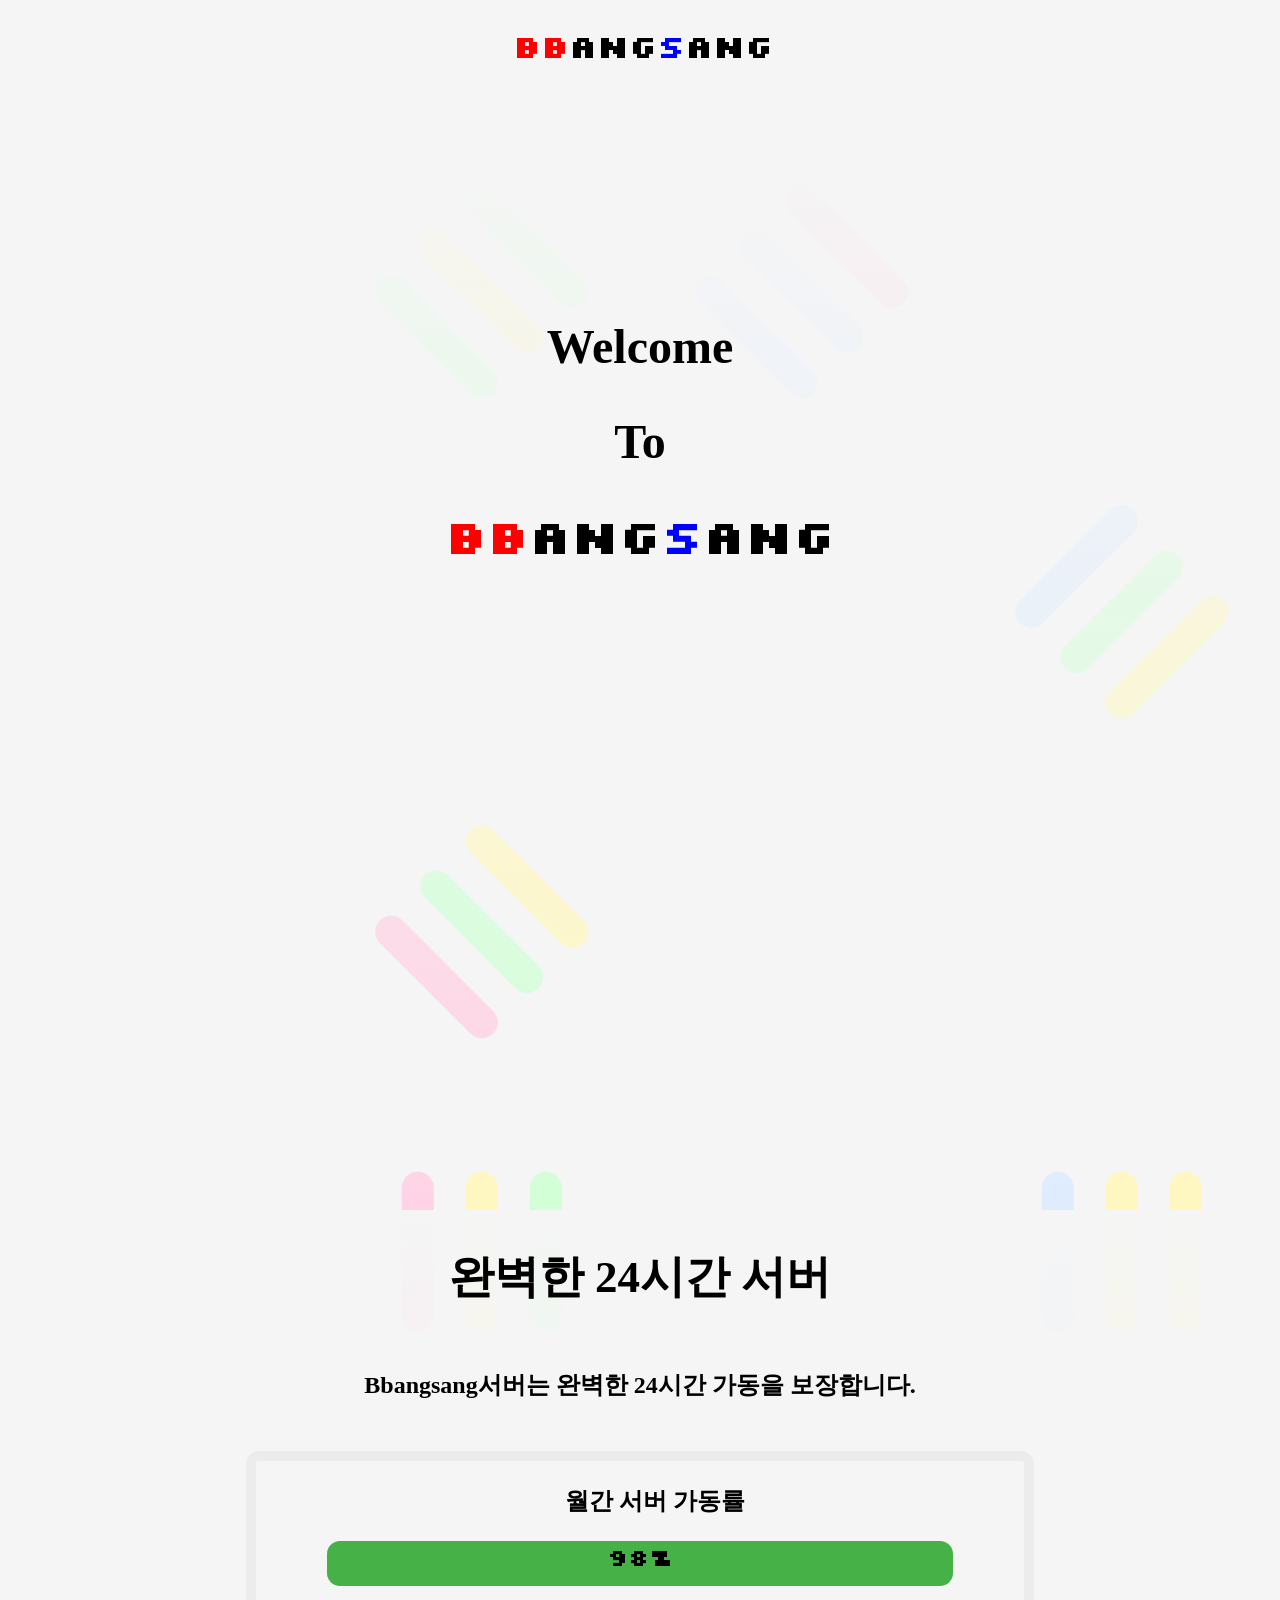
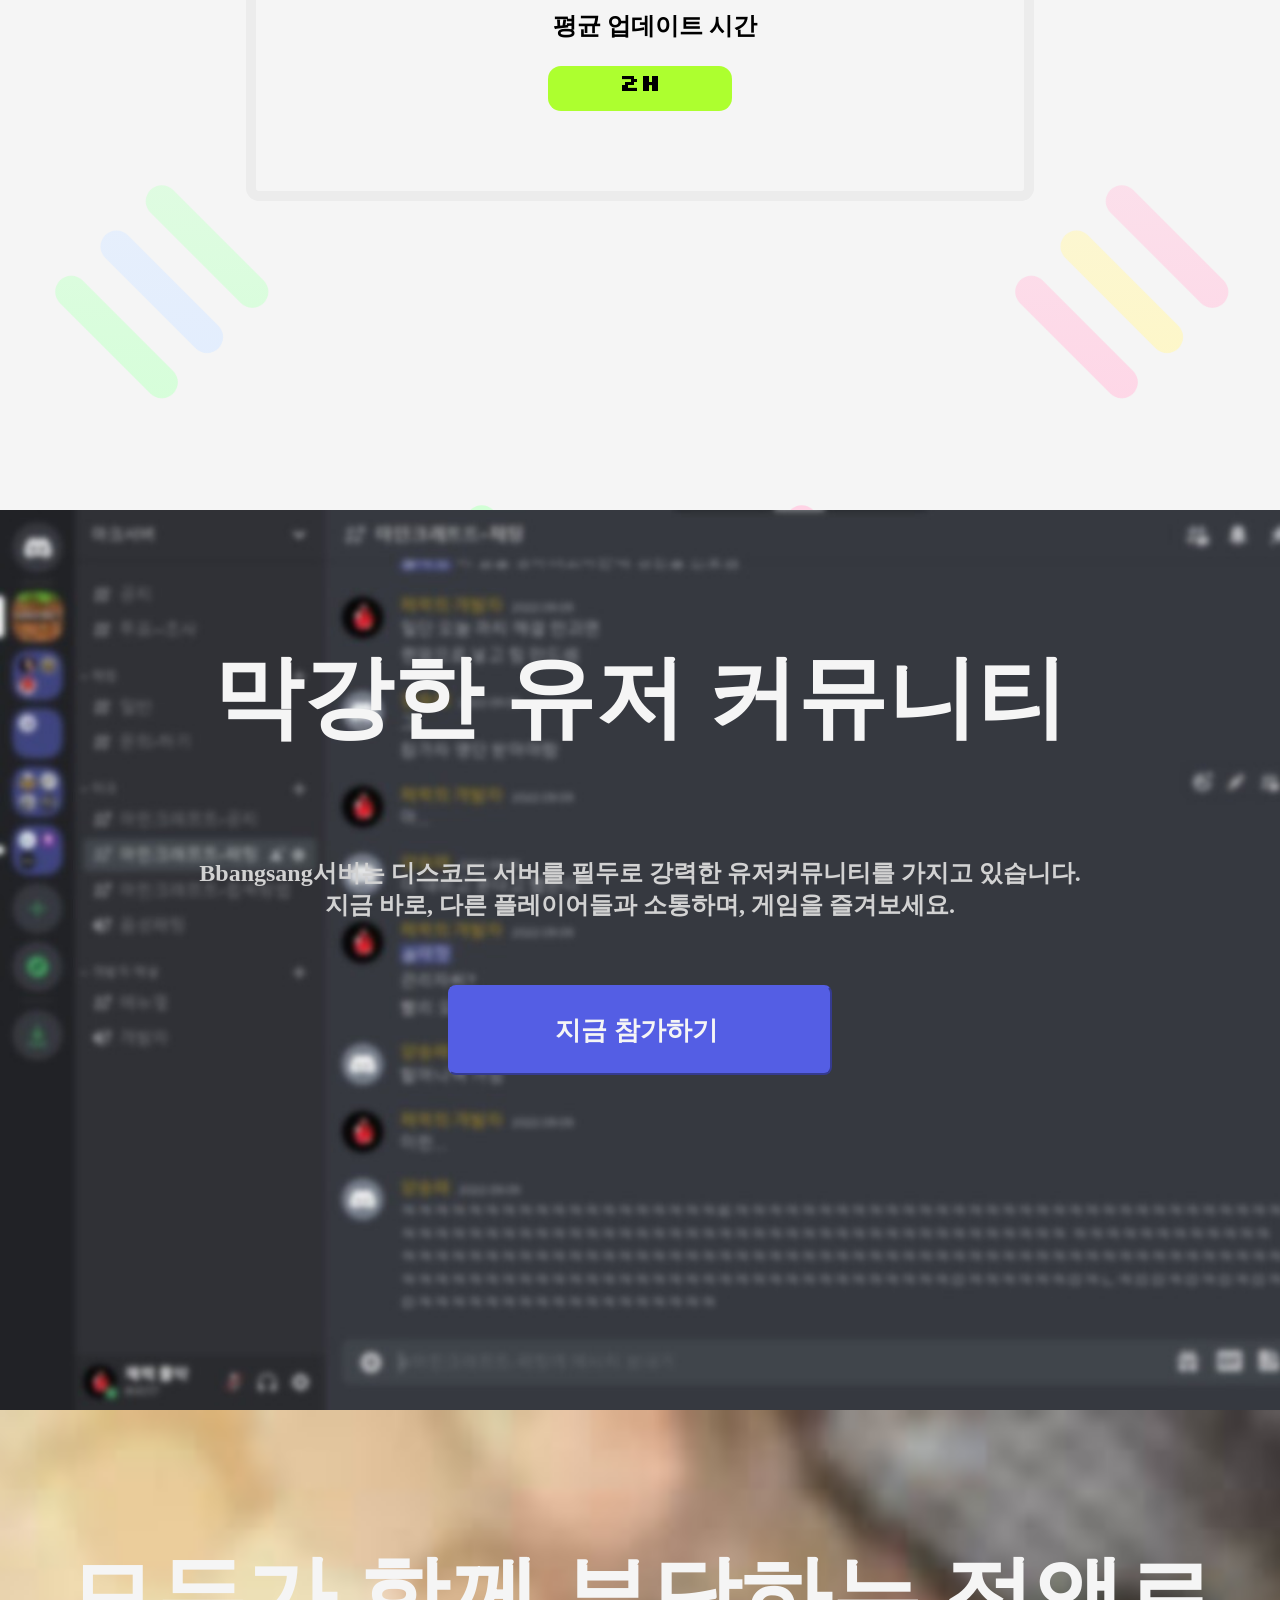
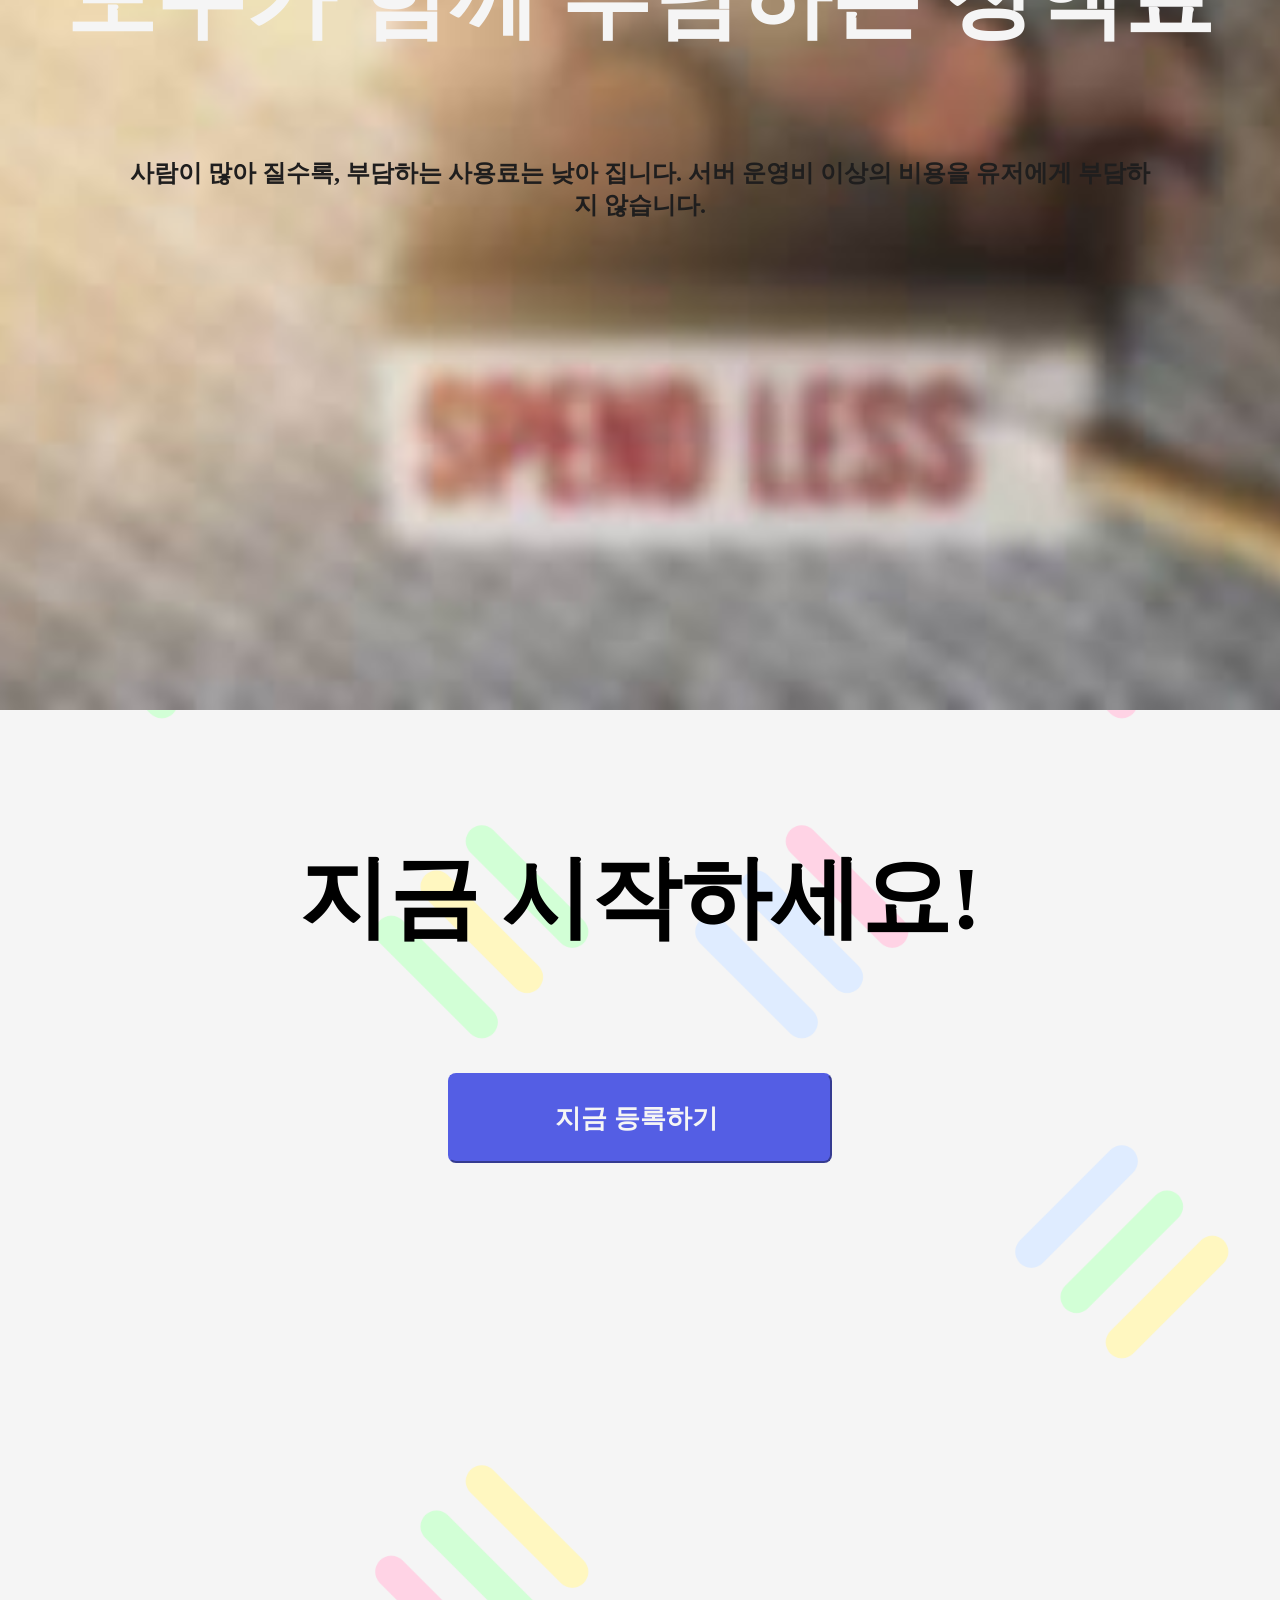
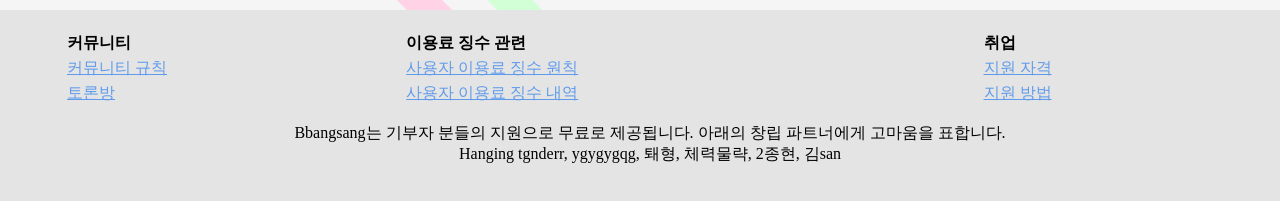
==== commit 9233dbfd: "complete" ====
--- a/index.html
+++ b/index.html
@@ -27,9 +27,9 @@
 <body>
     <header>
         <span class="menu-icon left-fade-in">
+            <!-- <span class="menu-bar"></span>
             <span class="menu-bar"></span>
-            <span class="menu-bar"></span>
-            <span class="menu-bar"></span>
+            <span class="menu-bar"></span> -->
         </span>
 
         <h1 class="top-fade-in">
@@ -37,8 +37,8 @@
         </h1>
 
         <div class="authentication right-fade-in">
-            <input classs="signin" type="button" value="회원가입" />
-            <input class="login" type="button" value="로그인" />
+            <!-- <input classs="signin" type="button" value="회원가입" />
+            <input class="login" type="button" value="로그인" /> -->
         </div>
     </header>
 
@@ -76,11 +76,22 @@
             </div>
         </section>
 
-        <section class="">
+        <section class="low-price-intro">
+            <div>
+                <h2>모두가 함께 부담하는 정액료</h2>
+                <p>
+                    사람이 많아 질수록, 부담하는 사용료는 낮아 집니다.
+                    서버 운영비 이상의 비용을 유저에게 부담하지 않습니다.
+                </p>
+            </div>
         </section>
 
-        <section class="payment-intro">
-
+        <section class="register-intro">
+            <div>
+                <h2>지금 시작하세요!</h2>
+                <br />
+                <input type="button" value="지금 등록하기 " onclick="Register()" />
+            </div>
         </section>
     </main>
 
--- a/css/main.css
+++ b/css/main.css
@@ -166,7 +166,7 @@
     color: rgb(210, 210, 210);
 }
 
-.discord-server-intro div input {
+.discord-server-intro div input[type="button"] {
     width: 30vw;
     min-width: 240px;
     height: 10vh;
@@ -184,5 +184,133 @@
     border-color: #545ee4;
 
     font-weight: bold;
-    font-size: 4vw;
+    font-size: 2vw;
+}
+
+@media (max-width: 767px) {
+    .discord-server-intro div input[type="button"] {
+        font-size: 5vw;
+    }
+}
+
+.low-price-intro {
+    display: block;
+    
+    background-image: url("./../img/blurr-less-money.jpg");
+    
+    background-position: center;
+    background-size: cover;
+    background-repeat: no-repeat;
+    
+    height: 100vh;
+    width: 100%;
+}
+
+.low-price-intro div h2 {
+    display: inline-block;
+
+    word-wrap: break-word;
+
+    position: relative;
+    left: 50%;
+    transform: translateX(-50%);
+
+    color: whitesmoke;
+
+    font-size: 7vw;
+    font-weight: bold;
+
+    margin-top: 10%;
+}
+
+.low-price-intro div p {
+    position: relative;
+    left: 50%;
+    transform: translateX(-50%);
+    
+    text-align: center;
+    
+    font-size: x-large;
+
+    width: 80%;
+    font-weight: bold;
+
+    color:rgb(31, 30, 30);
+}
+
+@media (max-width: 767px) {
+    .low-price-intro div p {
+        position: relative;
+        left: 50%;
+        top: 50%;
+        transform: translate(-50%, 50%);
+    }
+}
+
+.register-intro {
+    display: block;
+    
+    /* background-image: url("./../img/blur_discord.jpg"); */
+    
+    background-position: left;
+    background-size: cover;
+    background-repeat: no-repeat;
+    
+    height: 100vh;
+    width: 100%;
+}
+
+.register-intro div h2 {
+    display: inline-block;
+
+    word-wrap: break-word;
+
+    position: relative;
+    left: 50%;
+    transform: translateX(-50%);
+
+    color: black;
+
+    font-size: 7vw;
+    font-weight: bold;
+
+    margin-top: 10%;
+}
+
+
+.register-intro div input[type="button"] {
+    width: 30vw;
+    min-width: 240px;
+    height: 10vh;
+
+    position: relative;
+    left: 50%;
+    transform: translateX(-50%);
+
+    margin-top: 40px;
+
+    border-radius: 8px;
+
+    color: whitesmoke;
+    background-color: #545ee4;
+    border-color: #545ee4;
+
+    font-weight: bold;
+    font-size: 2vw;
+}
+
+@media (max-width: 767px) {
+    .register-intro div input[type="button"] {
+        font-size: 5vw;
+
+        position: relative;
+        left: 50%;
+        top: 50%;
+
+        transform: translate(-50%, 80%);
+    }
+
+    .register-intro div h2 {
+        font-size: 10vw;
+    }
 }
